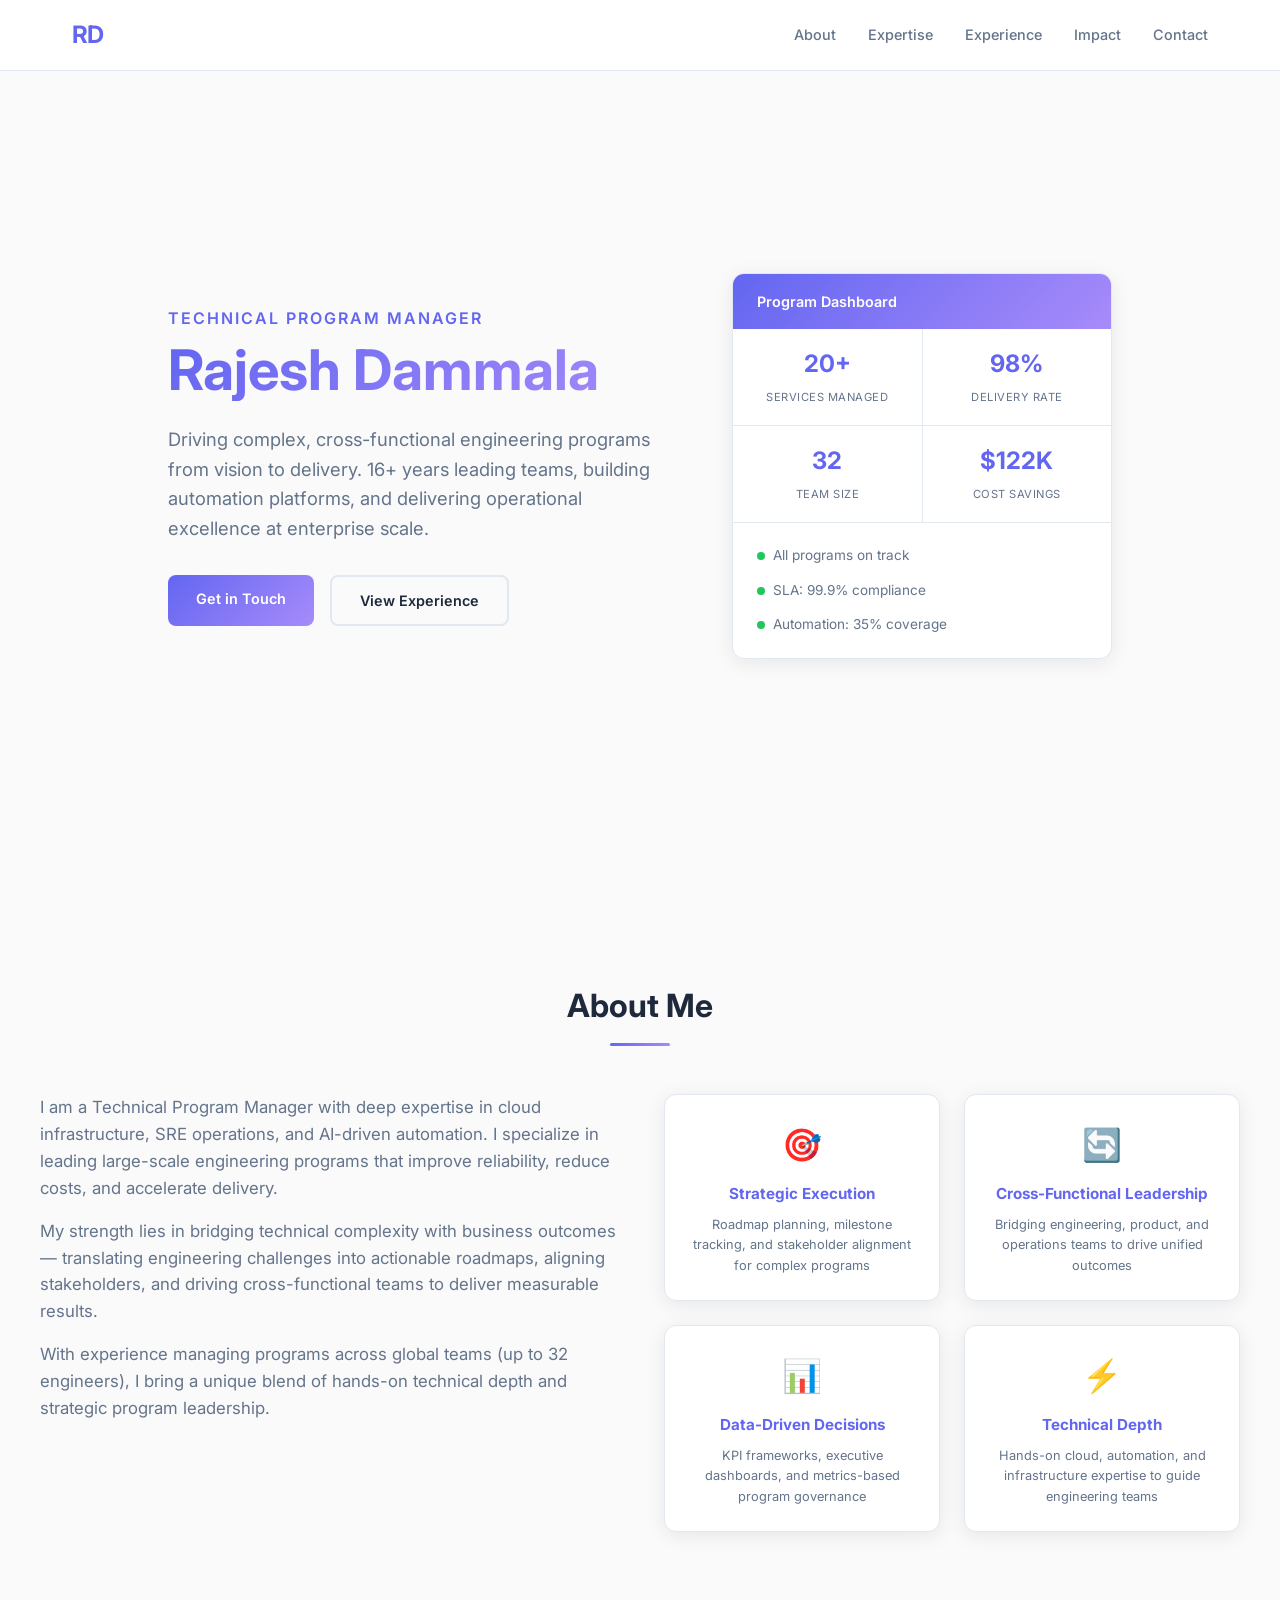
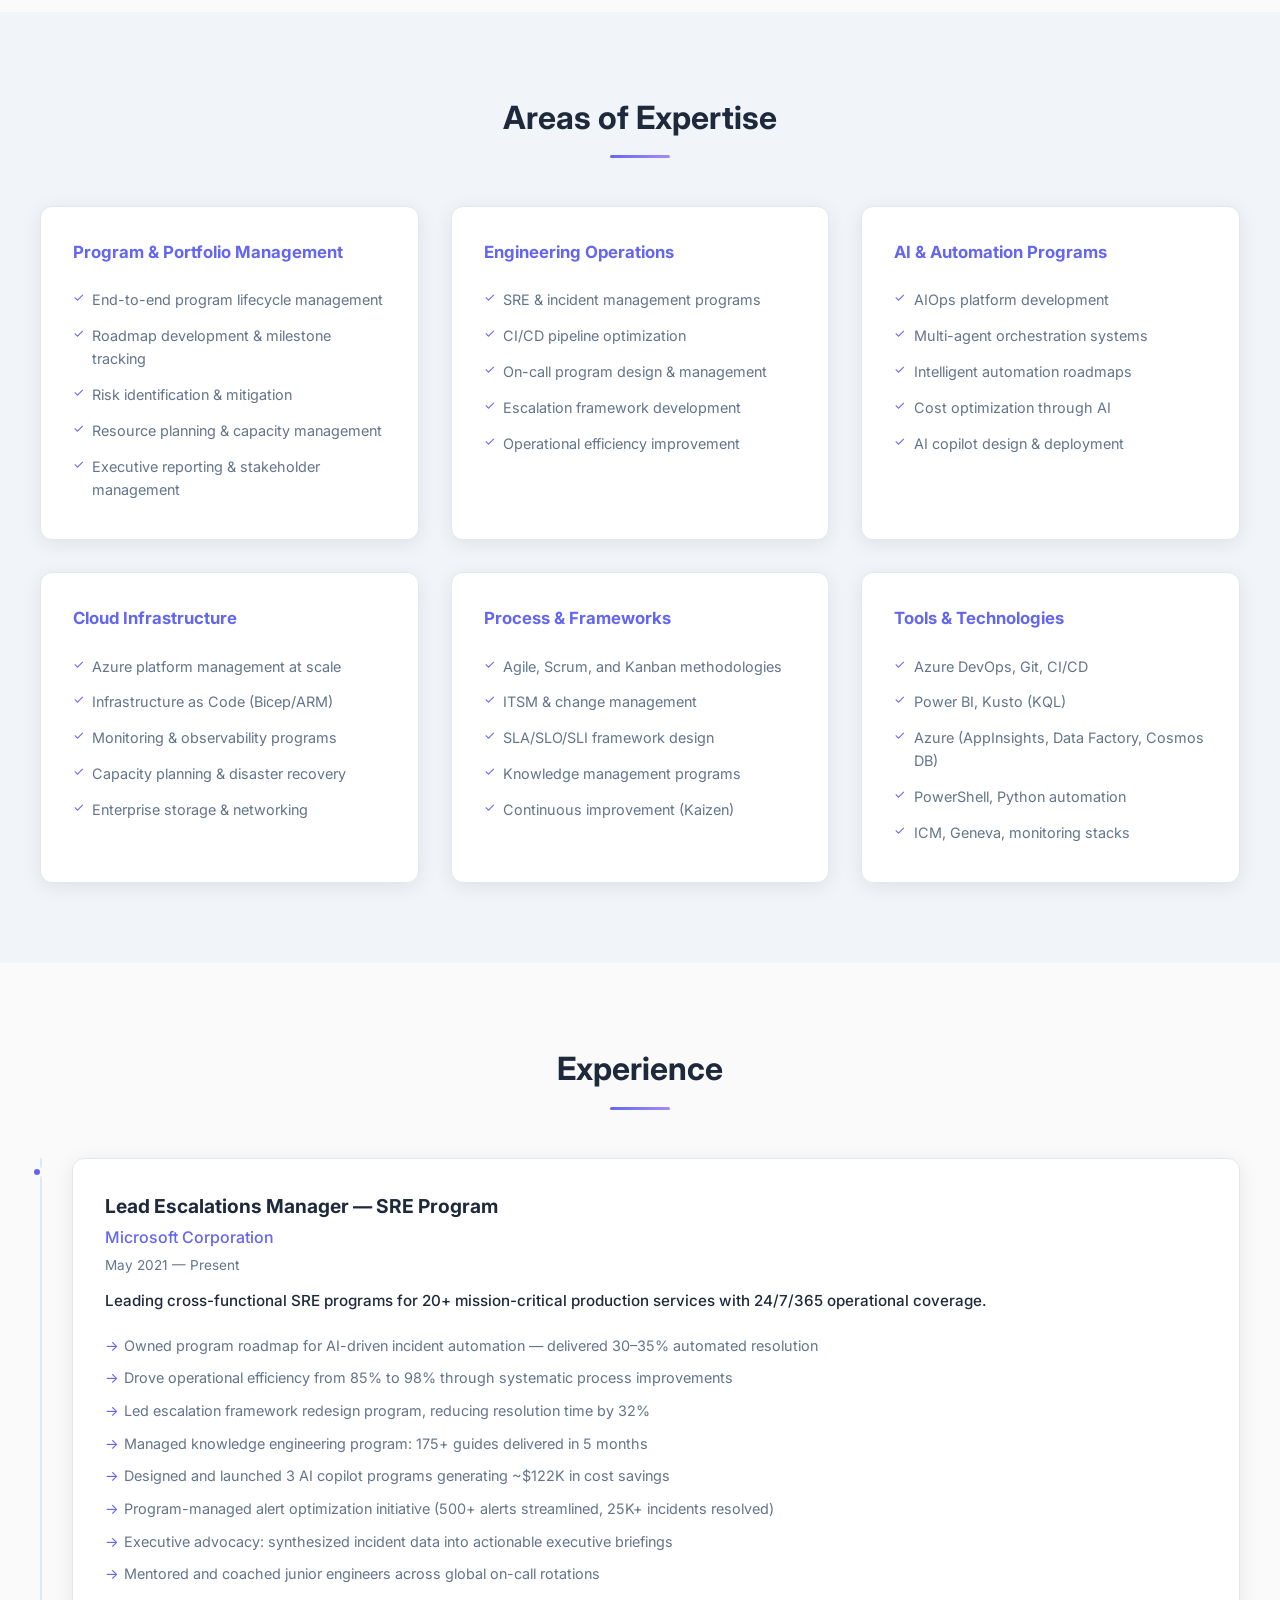
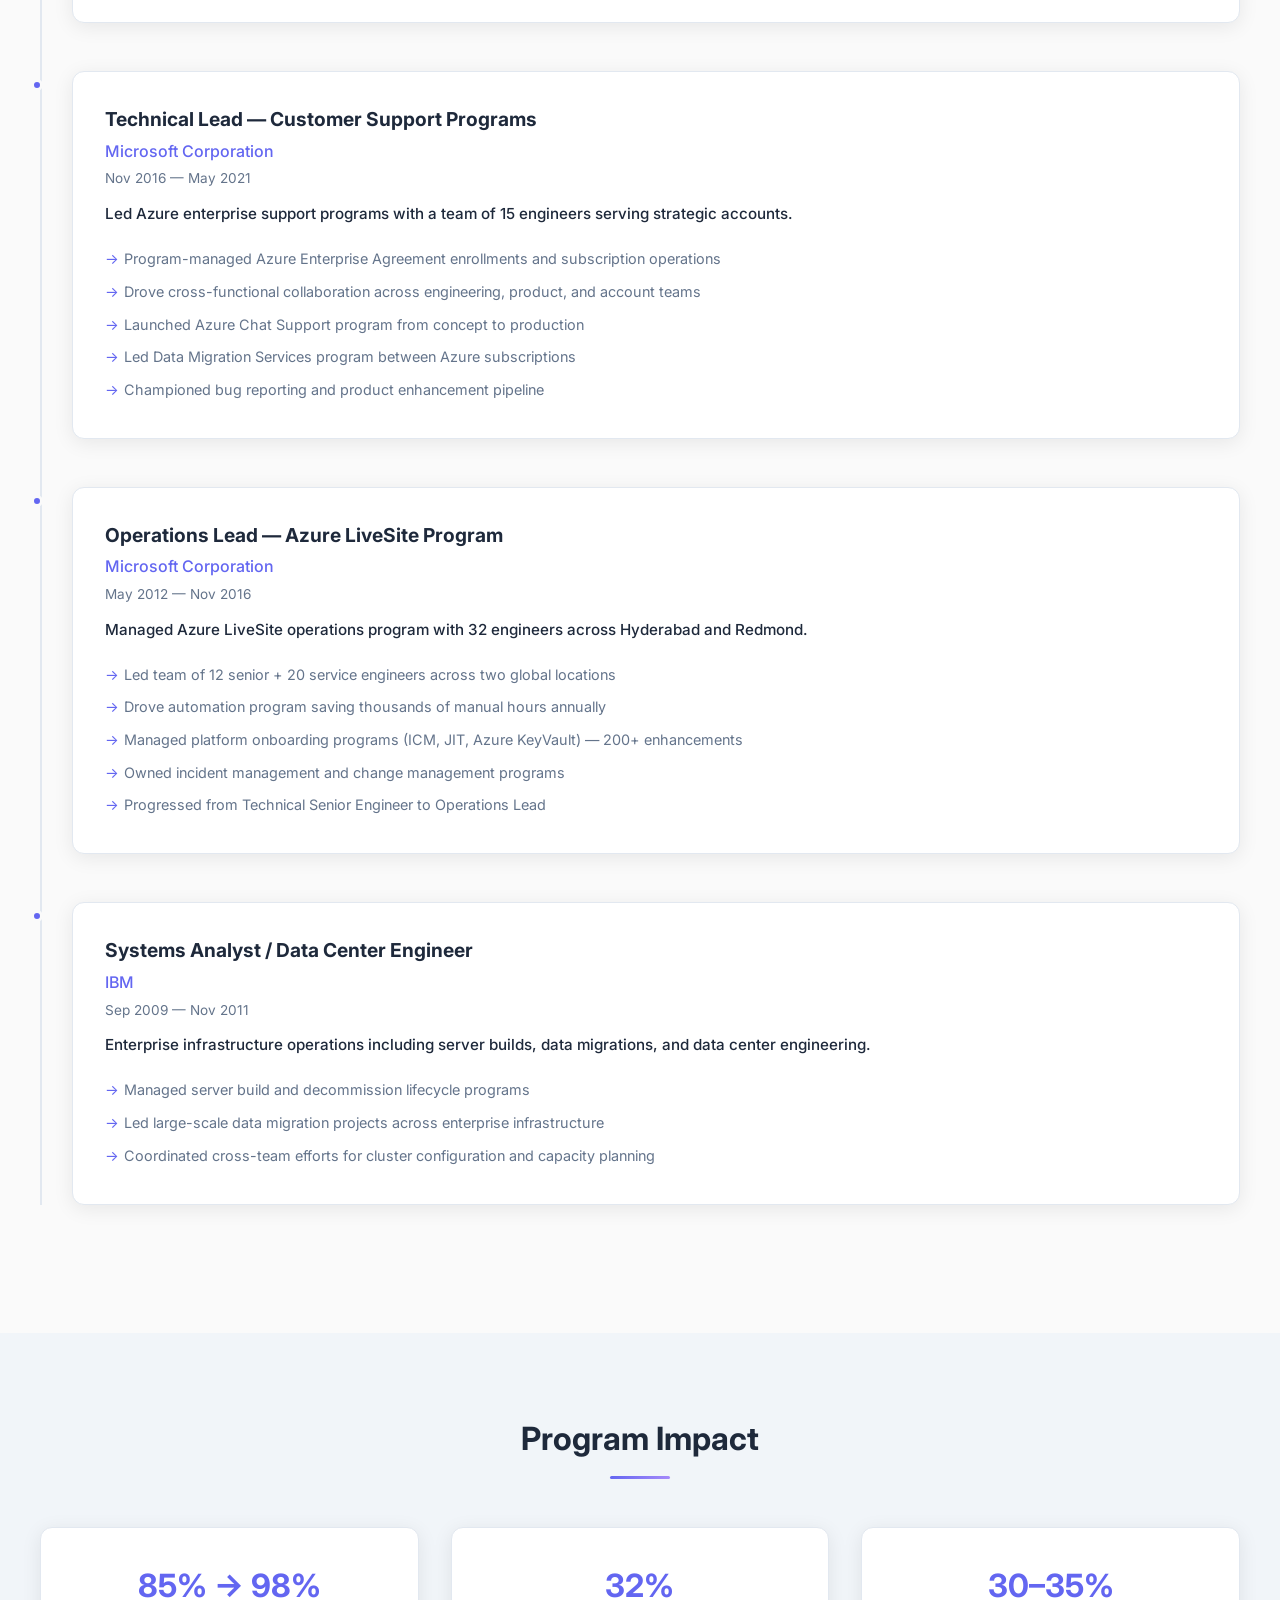
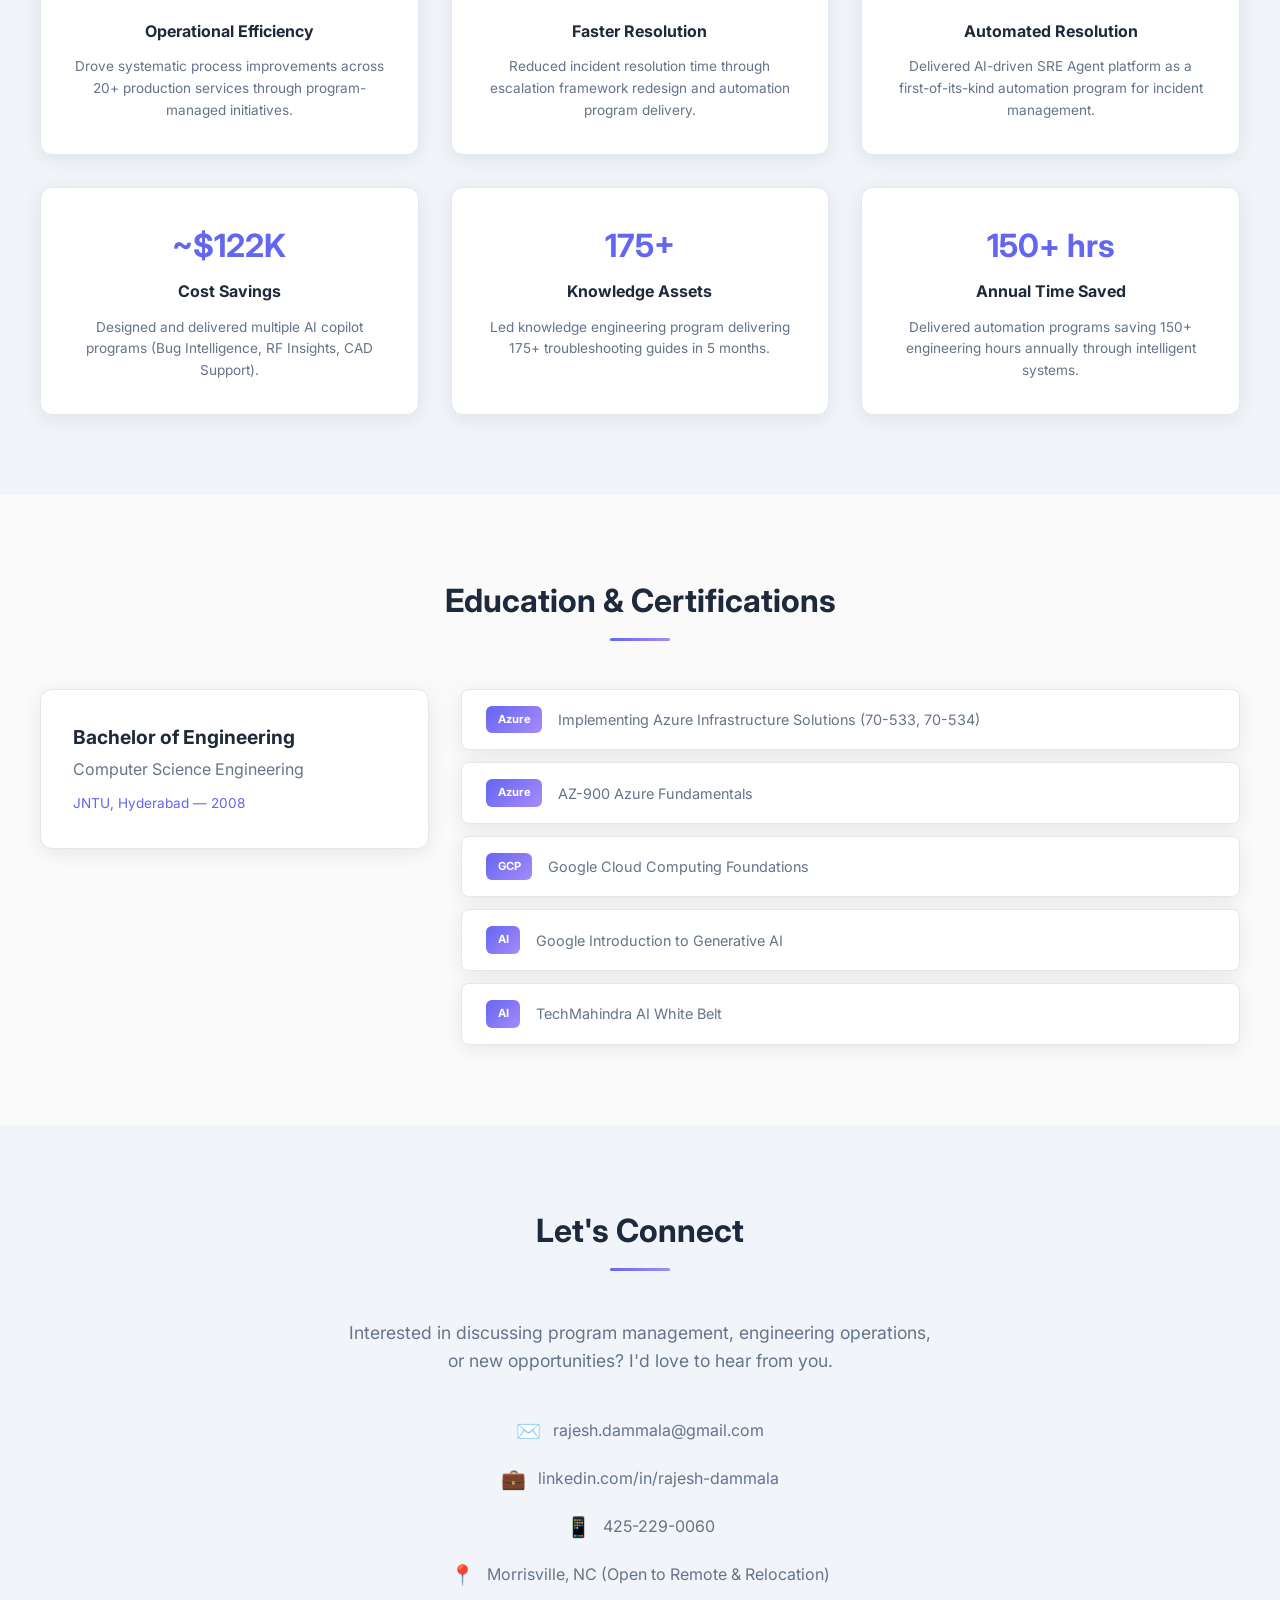
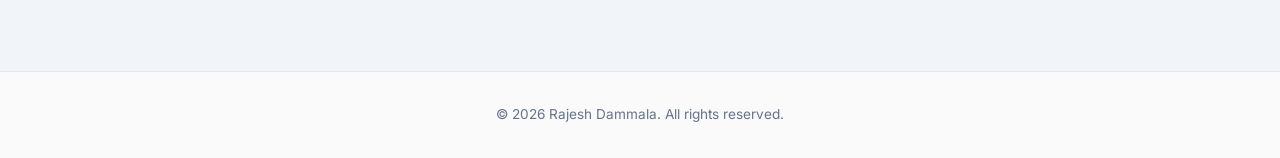
==== index.html @ 224dee30 "Initial commit: TPM portfolio website Static HTML/CSS/JS portfolio site for Technical Program Manage" ====
<!DOCTYPE html>
<html lang="en">
<head>
    <meta charset="UTF-8">
    <meta name="viewport" content="width=device-width, initial-scale=1.0">
    <title>Rajesh Dammala | Technical Program Manager</title>
    <link rel="stylesheet" href="style.css">
    <link rel="preconnect" href="https://fonts.googleapis.com">
    <link href="https://fonts.googleapis.com/css2?family=Inter:wght@300;400;500;600;700&display=swap" rel="stylesheet">
</head>
<body>
    <!-- Navigation -->
    <nav class="navbar" id="navbar">
        <div class="nav-container">
            <a href="#hero" class="nav-logo">RD</a>
            <button class="nav-toggle" id="nav-toggle" aria-label="Toggle navigation">
                <span></span><span></span><span></span>
            </button>
            <ul class="nav-menu" id="nav-menu">
                <li><a href="#about" class="nav-link">About</a></li>
                <li><a href="#expertise" class="nav-link">Expertise</a></li>
                <li><a href="#experience" class="nav-link">Experience</a></li>
                <li><a href="#impact" class="nav-link">Impact</a></li>
                <li><a href="#contact" class="nav-link">Contact</a></li>
            </ul>
        </div>
    </nav>

    <!-- Hero Section -->
    <section class="hero" id="hero">
        <div class="hero-content">
            <p class="hero-subtitle">Technical Program Manager</p>
            <h1 class="hero-title">Rajesh Dammala</h1>
            <p class="hero-description">
                Driving complex, cross-functional engineering programs from vision to delivery. 
                16+ years leading teams, building automation platforms, and delivering operational 
                excellence at enterprise scale.
            </p>
            <div class="hero-cta">
                <a href="#contact" class="btn btn-primary">Get in Touch</a>
                <a href="#experience" class="btn btn-secondary">View Experience</a>
            </div>
        </div>
        <div class="hero-visual">
            <div class="program-board">
                <div class="board-header">Program Dashboard</div>
                <div class="board-metrics">
                    <div class="metric">
                        <span class="metric-value">20+</span>
                        <span class="metric-label">Services Managed</span>
                    </div>
                    <div class="metric">
                        <span class="metric-value">98%</span>
                        <span class="metric-label">Delivery Rate</span>
                    </div>
                    <div class="metric">
                        <span class="metric-value">32</span>
                        <span class="metric-label">Team Size</span>
                    </div>
                    <div class="metric">
                        <span class="metric-value">$122K</span>
                        <span class="metric-label">Cost Savings</span>
                    </div>
                </div>
                <div class="board-status">
                    <div class="status-row"><span class="status-dot green"></span> All programs on track</div>
                    <div class="status-row"><span class="status-dot green"></span> SLA: 99.9% compliance</div>
                    <div class="status-row"><span class="status-dot green"></span> Automation: 35% coverage</div>
                </div>
            </div>
        </div>
    </section>

    <!-- About Section -->
    <section class="section" id="about">
        <div class="container">
            <h2 class="section-title">About Me</h2>
            <div class="about-grid">
                <div class="about-text">
                    <p>
                        I am a Technical Program Manager with deep expertise in cloud infrastructure, 
                        SRE operations, and AI-driven automation. I specialize in leading large-scale 
                        engineering programs that improve reliability, reduce costs, and accelerate delivery.
                    </p>
                    <p>
                        My strength lies in bridging technical complexity with business outcomes — 
                        translating engineering challenges into actionable roadmaps, aligning stakeholders, 
                        and driving cross-functional teams to deliver measurable results.
                    </p>
                    <p>
                        With experience managing programs across global teams (up to 32 engineers), 
                        I bring a unique blend of hands-on technical depth and strategic program leadership.
                    </p>
                </div>
                <div class="about-pillars">
                    <div class="pillar">
                        <div class="pillar-icon">🎯</div>
                        <h3>Strategic Execution</h3>
                        <p>Roadmap planning, milestone tracking, and stakeholder alignment for complex programs</p>
                    </div>
                    <div class="pillar">
                        <div class="pillar-icon">🔄</div>
                        <h3>Cross-Functional Leadership</h3>
                        <p>Bridging engineering, product, and operations teams to drive unified outcomes</p>
                    </div>
                    <div class="pillar">
                        <div class="pillar-icon">📊</div>
                        <h3>Data-Driven Decisions</h3>
                        <p>KPI frameworks, executive dashboards, and metrics-based program governance</p>
                    </div>
                    <div class="pillar">
                        <div class="pillar-icon">⚡</div>
                        <h3>Technical Depth</h3>
                        <p>Hands-on cloud, automation, and infrastructure expertise to guide engineering teams</p>
                    </div>
                </div>
            </div>
        </div>
    </section>

    <!-- Expertise Section -->
    <section class="section section-alt" id="expertise">
        <div class="container">
            <h2 class="section-title">Areas of Expertise</h2>
            <div class="expertise-grid">
                <div class="expertise-card">
                    <h3>Program & Portfolio Management</h3>
                    <ul>
                        <li>End-to-end program lifecycle management</li>
                        <li>Roadmap development & milestone tracking</li>
                        <li>Risk identification & mitigation</li>
                        <li>Resource planning & capacity management</li>
                        <li>Executive reporting & stakeholder management</li>
                    </ul>
                </div>
                <div class="expertise-card">
                    <h3>Engineering Operations</h3>
                    <ul>
                        <li>SRE & incident management programs</li>
                        <li>CI/CD pipeline optimization</li>
                        <li>On-call program design & management</li>
                        <li>Escalation framework development</li>
                        <li>Operational efficiency improvement</li>
                    </ul>
                </div>
                <div class="expertise-card">
                    <h3>AI & Automation Programs</h3>
                    <ul>
                        <li>AIOps platform development</li>
                        <li>Multi-agent orchestration systems</li>
                        <li>Intelligent automation roadmaps</li>
                        <li>Cost optimization through AI</li>
                        <li>AI copilot design & deployment</li>
                    </ul>
                </div>
                <div class="expertise-card">
                    <h3>Cloud Infrastructure</h3>
                    <ul>
                        <li>Azure platform management at scale</li>
                        <li>Infrastructure as Code (Bicep/ARM)</li>
                        <li>Monitoring & observability programs</li>
                        <li>Capacity planning & disaster recovery</li>
                        <li>Enterprise storage & networking</li>
                    </ul>
                </div>
                <div class="expertise-card">
                    <h3>Process & Frameworks</h3>
                    <ul>
                        <li>Agile, Scrum, and Kanban methodologies</li>
                        <li>ITSM & change management</li>
                        <li>SLA/SLO/SLI framework design</li>
                        <li>Knowledge management programs</li>
                        <li>Continuous improvement (Kaizen)</li>
                    </ul>
                </div>
                <div class="expertise-card">
                    <h3>Tools & Technologies</h3>
                    <ul>
                        <li>Azure DevOps, Git, CI/CD</li>
                        <li>Power BI, Kusto (KQL)</li>
                        <li>Azure (AppInsights, Data Factory, Cosmos DB)</li>
                        <li>PowerShell, Python automation</li>
                        <li>ICM, Geneva, monitoring stacks</li>
                    </ul>
                </div>
            </div>
        </div>
    </section>

    <!-- Experience Section -->
    <section class="section" id="experience">
        <div class="container">
            <h2 class="section-title">Experience</h2>
            <div class="timeline">
                <div class="timeline-item">
                    <div class="timeline-marker"></div>
                    <div class="timeline-content">
                        <div class="timeline-header">
                            <h3>Lead Escalations Manager — SRE Program</h3>
                            <span class="timeline-company">Microsoft Corporation</span>
                            <span class="timeline-date">May 2021 — Present</span>
                        </div>
                        <p class="timeline-summary">Leading cross-functional SRE programs for 20+ mission-critical production services with 24/7/365 operational coverage.</p>
                        <ul class="timeline-details">
                            <li>Owned program roadmap for AI-driven incident automation — delivered 30–35% automated resolution</li>
                            <li>Drove operational efficiency from 85% to 98% through systematic process improvements</li>
                            <li>Led escalation framework redesign program, reducing resolution time by 32%</li>
                            <li>Managed knowledge engineering program: 175+ guides delivered in 5 months</li>
                            <li>Designed and launched 3 AI copilot programs generating ~$122K in cost savings</li>
                            <li>Program-managed alert optimization initiative (500+ alerts streamlined, 25K+ incidents resolved)</li>
                            <li>Executive advocacy: synthesized incident data into actionable executive briefings</li>
                            <li>Mentored and coached junior engineers across global on-call rotations</li>
                        </ul>
                    </div>
                </div>
                <div class="timeline-item">
                    <div class="timeline-marker"></div>
                    <div class="timeline-content">
                        <div class="timeline-header">
                            <h3>Technical Lead — Customer Support Programs</h3>
                            <span class="timeline-company">Microsoft Corporation</span>
                            <span class="timeline-date">Nov 2016 — May 2021</span>
                        </div>
                        <p class="timeline-summary">Led Azure enterprise support programs with a team of 15 engineers serving strategic accounts.</p>
                        <ul class="timeline-details">
                            <li>Program-managed Azure Enterprise Agreement enrollments and subscription operations</li>
                            <li>Drove cross-functional collaboration across engineering, product, and account teams</li>
                            <li>Launched Azure Chat Support program from concept to production</li>
                            <li>Led Data Migration Services program between Azure subscriptions</li>
                            <li>Championed bug reporting and product enhancement pipeline</li>
                        </ul>
                    </div>
                </div>
                <div class="timeline-item">
                    <div class="timeline-marker"></div>
                    <div class="timeline-content">
                        <div class="timeline-header">
                            <h3>Operations Lead — Azure LiveSite Program</h3>
                            <span class="timeline-company">Microsoft Corporation</span>
                            <span class="timeline-date">May 2012 — Nov 2016</span>
                        </div>
                        <p class="timeline-summary">Managed Azure LiveSite operations program with 32 engineers across Hyderabad and Redmond.</p>
                        <ul class="timeline-details">
                            <li>Led team of 12 senior + 20 service engineers across two global locations</li>
                            <li>Drove automation program saving thousands of manual hours annually</li>
                            <li>Managed platform onboarding programs (ICM, JIT, Azure KeyVault) — 200+ enhancements</li>
                            <li>Owned incident management and change management programs</li>
                            <li>Progressed from Technical Senior Engineer to Operations Lead</li>
                        </ul>
                    </div>
                </div>
                <div class="timeline-item">
                    <div class="timeline-marker"></div>
                    <div class="timeline-content">
                        <div class="timeline-header">
                            <h3>Systems Analyst / Data Center Engineer</h3>
                            <span class="timeline-company">IBM</span>
                            <span class="timeline-date">Sep 2009 — Nov 2011</span>
                        </div>
                        <p class="timeline-summary">Enterprise infrastructure operations including server builds, data migrations, and data center engineering.</p>
                        <ul class="timeline-details">
                            <li>Managed server build and decommission lifecycle programs</li>
                            <li>Led large-scale data migration projects across enterprise infrastructure</li>
                            <li>Coordinated cross-team efforts for cluster configuration and capacity planning</li>
                        </ul>
                    </div>
                </div>
            </div>
        </div>
    </section>

    <!-- Impact Section -->
    <section class="section section-alt" id="impact">
        <div class="container">
            <h2 class="section-title">Program Impact</h2>
            <div class="impact-grid">
                <div class="impact-card">
                    <div class="impact-number">85% → 98%</div>
                    <h3>Operational Efficiency</h3>
                    <p>Drove systematic process improvements across 20+ production services through program-managed initiatives.</p>
                </div>
                <div class="impact-card">
                    <div class="impact-number">32%</div>
                    <h3>Faster Resolution</h3>
                    <p>Reduced incident resolution time through escalation framework redesign and automation program delivery.</p>
                </div>
                <div class="impact-card">
                    <div class="impact-number">30–35%</div>
                    <h3>Automated Resolution</h3>
                    <p>Delivered AI-driven SRE Agent platform as a first-of-its-kind automation program for incident management.</p>
                </div>
                <div class="impact-card">
                    <div class="impact-number">~$122K</div>
                    <h3>Cost Savings</h3>
                    <p>Designed and delivered multiple AI copilot programs (Bug Intelligence, RF Insights, CAD Support).</p>
                </div>
                <div class="impact-card">
                    <div class="impact-number">175+</div>
                    <h3>Knowledge Assets</h3>
                    <p>Led knowledge engineering program delivering 175+ troubleshooting guides in 5 months.</p>
                </div>
                <div class="impact-card">
                    <div class="impact-number">150+ hrs</div>
                    <h3>Annual Time Saved</h3>
                    <p>Delivered automation programs saving 150+ engineering hours annually through intelligent systems.</p>
                </div>
            </div>
        </div>
    </section>

    <!-- Education & Certs -->
    <section class="section" id="education">
        <div class="container">
            <h2 class="section-title">Education & Certifications</h2>
            <div class="edu-grid">
                <div class="edu-card main">
                    <h3>Bachelor of Engineering</h3>
                    <p>Computer Science Engineering</p>
                    <span class="edu-school">JNTU, Hyderabad — 2008</span>
                </div>
                <div class="certs-list">
                    <div class="cert-item">
                        <span class="cert-badge">Azure</span>
                        <span>Implementing Azure Infrastructure Solutions (70-533, 70-534)</span>
                    </div>
                    <div class="cert-item">
                        <span class="cert-badge">Azure</span>
                        <span>AZ-900 Azure Fundamentals</span>
                    </div>
                    <div class="cert-item">
                        <span class="cert-badge">GCP</span>
                        <span>Google Cloud Computing Foundations</span>
                    </div>
                    <div class="cert-item">
                        <span class="cert-badge">AI</span>
                        <span>Google Introduction to Generative AI</span>
                    </div>
                    <div class="cert-item">
                        <span class="cert-badge">AI</span>
                        <span>TechMahindra AI White Belt</span>
                    </div>
                </div>
            </div>
        </div>
    </section>

    <!-- Contact Section -->
    <section class="section section-alt" id="contact">
        <div class="container">
            <h2 class="section-title">Let's Connect</h2>
            <div class="contact-content">
                <p class="contact-description">
                    Interested in discussing program management, engineering operations, or 
                    new opportunities? I'd love to hear from you.
                </p>
                <div class="contact-links">
                    <a href="mailto:rajesh.dammala@gmail.com" class="contact-item">
                        <span class="contact-icon">✉️</span>
                        <span>rajesh.dammala@gmail.com</span>
                    </a>
                    <a href="https://linkedin.com/in/rajesh-dammala" target="_blank" class="contact-item">
                        <span class="contact-icon">💼</span>
                        <span>linkedin.com/in/rajesh-dammala</span>
                    </a>
                    <a href="tel:425-229-0060" class="contact-item">
                        <span class="contact-icon">📱</span>
                        <span>425-229-0060</span>
                    </a>
                    <div class="contact-item">
                        <span class="contact-icon">📍</span>
                        <span>Morrisville, NC (Open to Remote & Relocation)</span>
                    </div>
                </div>
            </div>
        </div>
    </section>

    <!-- Footer -->
    <footer class="footer">
        <div class="container">
            <p>&copy; 2026 Rajesh Dammala. All rights reserved.</p>
        </div>
    </footer>

    <script src="script.js"></script>
</body>
</html>
---- style.css ----
/* ===== CSS Variables ===== */
:root {
    --primary: #6366f1;
    --primary-dark: #4f46e5;
    --accent: #a78bfa;
    --bg: #fafafa;
    --bg-alt: #f1f5f9;
    --surface: #ffffff;
    --text: #1e293b;
    --text-muted: #64748b;
    --border: #e2e8f0;
    --gradient: linear-gradient(135deg, var(--primary), var(--accent));
    --radius: 12px;
    --shadow: 0 4px 20px rgba(0, 0, 0, 0.08);
}

/* ===== Reset & Base ===== */
*, *::before, *::after {
    margin: 0;
    padding: 0;
    box-sizing: border-box;
}

html {
    scroll-behavior: smooth;
    scroll-padding-top: 80px;
}

body {
    font-family: 'Inter', -apple-system, BlinkMacSystemFont, sans-serif;
    background: var(--bg);
    color: var(--text);
    line-height: 1.6;
}

/* ===== Navigation ===== */
.navbar {
    position: fixed;
    top: 0;
    width: 100%;
    z-index: 1000;
    background: rgba(255, 255, 255, 0.95);
    backdrop-filter: blur(10px);
    border-bottom: 1px solid var(--border);
    transition: all 0.3s ease;
}

.nav-container {
    max-width: 1200px;
    margin: 0 auto;
    padding: 1rem 2rem;
    display: flex;
    align-items: center;
    justify-content: space-between;
}

.nav-logo {
    font-size: 1.5rem;
    font-weight: 700;
    color: var(--primary);
    text-decoration: none;
    letter-spacing: -1px;
}

.nav-menu {
    display: flex;
    list-style: none;
    gap: 2rem;
}

.nav-link {
    color: var(--text-muted);
    text-decoration: none;
    font-weight: 500;
    font-size: 0.9rem;
    transition: color 0.3s ease;
}

.nav-link:hover {
    color: var(--primary);
}

.nav-toggle {
    display: none;
    flex-direction: column;
    gap: 5px;
    background: none;
    border: none;
    cursor: pointer;
}

.nav-toggle span {
    width: 25px;
    height: 2px;
    background: var(--text);
    transition: 0.3s;
}

/* ===== Hero ===== */
.hero {
    min-height: 100vh;
    display: flex;
    align-items: center;
    justify-content: center;
    gap: 4rem;
    padding: 6rem 2rem 4rem;
    max-width: 1200px;
    margin: 0 auto;
}

.hero-subtitle {
    color: var(--primary);
    font-weight: 600;
    font-size: 1rem;
    text-transform: uppercase;
    letter-spacing: 2px;
    margin-bottom: 0.5rem;
}

.hero-title {
    font-size: 3.5rem;
    font-weight: 700;
    line-height: 1.1;
    margin-bottom: 1.5rem;
    background: var(--gradient);
    -webkit-background-clip: text;
    -webkit-text-fill-color: transparent;
    background-clip: text;
}

.hero-description {
    font-size: 1.15rem;
    color: var(--text-muted);
    max-width: 500px;
    margin-bottom: 2rem;
}

.hero-cta {
    display: flex;
    gap: 1rem;
}

/* ===== Buttons ===== */
.btn {
    display: inline-block;
    padding: 0.75rem 1.75rem;
    border-radius: 8px;
    font-weight: 600;
    font-size: 0.9rem;
    text-decoration: none;
    transition: all 0.3s ease;
}

.btn-primary {
    background: var(--gradient);
    color: white;
}

.btn-primary:hover {
    transform: translateY(-2px);
    box-shadow: 0 8px 25px rgba(99, 102, 241, 0.3);
}

.btn-secondary {
    border: 2px solid var(--border);
    color: var(--text);
}

.btn-secondary:hover {
    border-color: var(--primary);
    color: var(--primary);
}

/* ===== Program Board ===== */
.program-board {
    background: var(--surface);
    border-radius: var(--radius);
    border: 1px solid var(--border);
    overflow: hidden;
    width: 380px;
    box-shadow: var(--shadow);
}

.board-header {
    padding: 1rem 1.5rem;
    background: var(--gradient);
    color: white;
    font-weight: 600;
    font-size: 0.9rem;
}

.board-metrics {
    display: grid;
    grid-template-columns: 1fr 1fr;
    gap: 1px;
    background: var(--border);
    border-bottom: 1px solid var(--border);
}

.metric {
    background: var(--surface);
    padding: 1rem;
    text-align: center;
}

.metric-value {
    display: block;
    font-size: 1.5rem;
    font-weight: 700;
    color: var(--primary);
}

.metric-label {
    font-size: 0.7rem;
    color: var(--text-muted);
    text-transform: uppercase;
    letter-spacing: 0.5px;
}

.board-status {
    padding: 1rem 1.5rem;
}

.status-row {
    display: flex;
    align-items: center;
    gap: 0.5rem;
    padding: 0.4rem 0;
    font-size: 0.85rem;
    color: var(--text-muted);
}

.status-dot {
    width: 8px;
    height: 8px;
    border-radius: 50%;
}

.status-dot.green { background: #22c55e; }

/* ===== Sections ===== */
.section {
    padding: 5rem 2rem;
}

.section-alt {
    background: var(--bg-alt);
}

.container {
    max-width: 1200px;
    margin: 0 auto;
}

.section-title {
    font-size: 2rem;
    font-weight: 700;
    margin-bottom: 3rem;
    text-align: center;
    position: relative;
}

.section-title::after {
    content: '';
    display: block;
    width: 60px;
    height: 3px;
    background: var(--gradient);
    margin: 0.75rem auto 0;
    border-radius: 2px;
}

/* ===== About ===== */
.about-grid {
    display: grid;
    grid-template-columns: 1fr 1fr;
    gap: 3rem;
    align-items: start;
}

.about-text p {
    color: var(--text-muted);
    margin-bottom: 1rem;
    font-size: 1.05rem;
}

.about-pillars {
    display: grid;
    grid-template-columns: 1fr 1fr;
    gap: 1.5rem;
}

.pillar {
    background: var(--surface);
    border: 1px solid var(--border);
    border-radius: var(--radius);
    padding: 1.5rem;
    text-align: center;
    transition: transform 0.3s ease;
    box-shadow: var(--shadow);
}

.pillar:hover {
    transform: translateY(-4px);
}

.pillar-icon {
    font-size: 2rem;
    margin-bottom: 0.75rem;
}

.pillar h3 {
    font-size: 0.95rem;
    margin-bottom: 0.5rem;
    color: var(--primary);
}

.pillar p {
    font-size: 0.8rem;
    color: var(--text-muted);
}

/* ===== Expertise ===== */
.expertise-grid {
    display: grid;
    grid-template-columns: repeat(3, 1fr);
    gap: 2rem;
}

.expertise-card {
    background: var(--surface);
    border: 1px solid var(--border);
    border-radius: var(--radius);
    padding: 2rem;
    transition: transform 0.3s ease;
    box-shadow: var(--shadow);
}

.expertise-card:hover {
    transform: translateY(-4px);
}

.expertise-card h3 {
    color: var(--primary);
    margin-bottom: 1rem;
    font-size: 1.05rem;
}

.expertise-card ul {
    list-style: none;
}

.expertise-card li {
    color: var(--text-muted);
    padding: 0.4rem 0;
    font-size: 0.9rem;
    position: relative;
    padding-left: 1.2rem;
}

.expertise-card li::before {
    content: '✓';
    position: absolute;
    left: 0;
    color: var(--primary);
    font-size: 0.8rem;
}

/* ===== Timeline ===== */
.timeline {
    position: relative;
    padding-left: 2rem;
}

.timeline::before {
    content: '';
    position: absolute;
    left: 0;
    top: 0;
    bottom: 0;
    width: 2px;
    background: var(--border);
}

.timeline-item {
    position: relative;
    margin-bottom: 3rem;
}

.timeline-marker {
    position: absolute;
    left: -2.55rem;
    top: 0.5rem;
    width: 12px;
    height: 12px;
    border-radius: 50%;
    background: var(--primary);
    border: 3px solid var(--bg);
}

.timeline-content {
    background: var(--surface);
    border: 1px solid var(--border);
    border-radius: var(--radius);
    padding: 2rem;
    box-shadow: var(--shadow);
}

.timeline-header h3 {
    font-size: 1.2rem;
    margin-bottom: 0.25rem;
}

.timeline-company {
    display: block;
    color: var(--primary);
    font-weight: 500;
    margin-bottom: 0.25rem;
}

.timeline-date {
    display: block;
    color: var(--text-muted);
    font-size: 0.85rem;
    margin-bottom: 0.75rem;
}

.timeline-summary {
    color: var(--text);
    font-weight: 500;
    margin-bottom: 1rem;
    font-size: 0.95rem;
}

.timeline-details {
    list-style: none;
}

.timeline-details li {
    color: var(--text-muted);
    padding: 0.3rem 0;
    font-size: 0.9rem;
    padding-left: 1.2rem;
    position: relative;
}

.timeline-details li::before {
    content: '→';
    position: absolute;
    left: 0;
    color: var(--primary);
}

/* ===== Impact ===== */
.impact-grid {
    display: grid;
    grid-template-columns: repeat(3, 1fr);
    gap: 2rem;
}

.impact-card {
    background: var(--surface);
    border: 1px solid var(--border);
    border-radius: var(--radius);
    padding: 2rem;
    text-align: center;
    transition: transform 0.3s ease;
    box-shadow: var(--shadow);
}

.impact-card:hover {
    transform: translateY(-4px);
}

.impact-number {
    font-size: 2rem;
    font-weight: 700;
    color: var(--primary);
    margin-bottom: 0.5rem;
}

.impact-card h3 {
    margin-bottom: 0.75rem;
    font-size: 1rem;
}

.impact-card p {
    color: var(--text-muted);
    font-size: 0.85rem;
}

/* ===== Education ===== */
.edu-grid {
    display: grid;
    grid-template-columns: 1fr 2fr;
    gap: 2rem;
    align-items: start;
}

.edu-card.main {
    background: var(--surface);
    border: 1px solid var(--border);
    border-radius: var(--radius);
    padding: 2rem;
    box-shadow: var(--shadow);
}

.edu-card h3 {
    font-size: 1.2rem;
    margin-bottom: 0.25rem;
}

.edu-card p {
    color: var(--text-muted);
    margin-bottom: 0.5rem;
}

.edu-school {
    font-size: 0.85rem;
    color: var(--primary);
}

.certs-list {
    display: flex;
    flex-direction: column;
    gap: 0.75rem;
}

.cert-item {
    display: flex;
    align-items: center;
    gap: 1rem;
    background: var(--surface);
    border: 1px solid var(--border);
    border-radius: 8px;
    padding: 1rem 1.5rem;
    box-shadow: var(--shadow);
}

.cert-badge {
    background: var(--gradient);
    color: white;
    padding: 0.3rem 0.7rem;
    border-radius: 6px;
    font-size: 0.7rem;
    font-weight: 700;
    white-space: nowrap;
}

.cert-item span:last-child {
    color: var(--text-muted);
    font-size: 0.9rem;
}

/* ===== Contact ===== */
.contact-content {
    text-align: center;
    max-width: 600px;
    margin: 0 auto;
}

.contact-description {
    color: var(--text-muted);
    font-size: 1.1rem;
    margin-bottom: 2.5rem;
}

.contact-links {
    display: flex;
    flex-direction: column;
    gap: 1rem;
    align-items: center;
}

.contact-item {
    display: flex;
    align-items: center;
    gap: 0.75rem;
    color: var(--text-muted);
    text-decoration: none;
    font-size: 1rem;
    transition: color 0.3s ease;
}

.contact-item:hover {
    color: var(--primary);
}

.contact-icon {
    font-size: 1.25rem;
}

/* ===== Footer ===== */
.footer {
    text-align: center;
    padding: 2rem;
    border-top: 1px solid var(--border);
    color: var(--text-muted);
    font-size: 0.85rem;
}

/* ===== Responsive ===== */
@media (max-width: 1024px) {
    .expertise-grid,
    .impact-grid {
        grid-template-columns: repeat(2, 1fr);
    }
}

@media (max-width: 768px) {
    .nav-toggle {
        display: flex;
    }

    .nav-menu {
        position: fixed;
        top: 0;
        right: -100%;
        width: 70%;
        height: 100vh;
        background: var(--bg);
        flex-direction: column;
        padding: 5rem 2rem;
        transition: right 0.3s ease;
        border-left: 1px solid var(--border);
    }

    .nav-menu.active {
        right: 0;
    }

    .hero {
        flex-direction: column;
        text-align: center;
        padding-top: 8rem;
    }

    .hero-title {
        font-size: 2.5rem;
    }

    .hero-description {
        margin: 0 auto 2rem;
    }

    .hero-cta {
        justify-content: center;
    }

    .program-board {
        width: 100%;
        max-width: 350px;
    }

    .about-grid {
        grid-template-columns: 1fr;
    }

    .about-pillars {
        grid-template-columns: 1fr;
    }

    .expertise-grid,
    .impact-grid {
        grid-template-columns: 1fr;
    }

    .edu-grid {
        grid-template-columns: 1fr;
    }
}
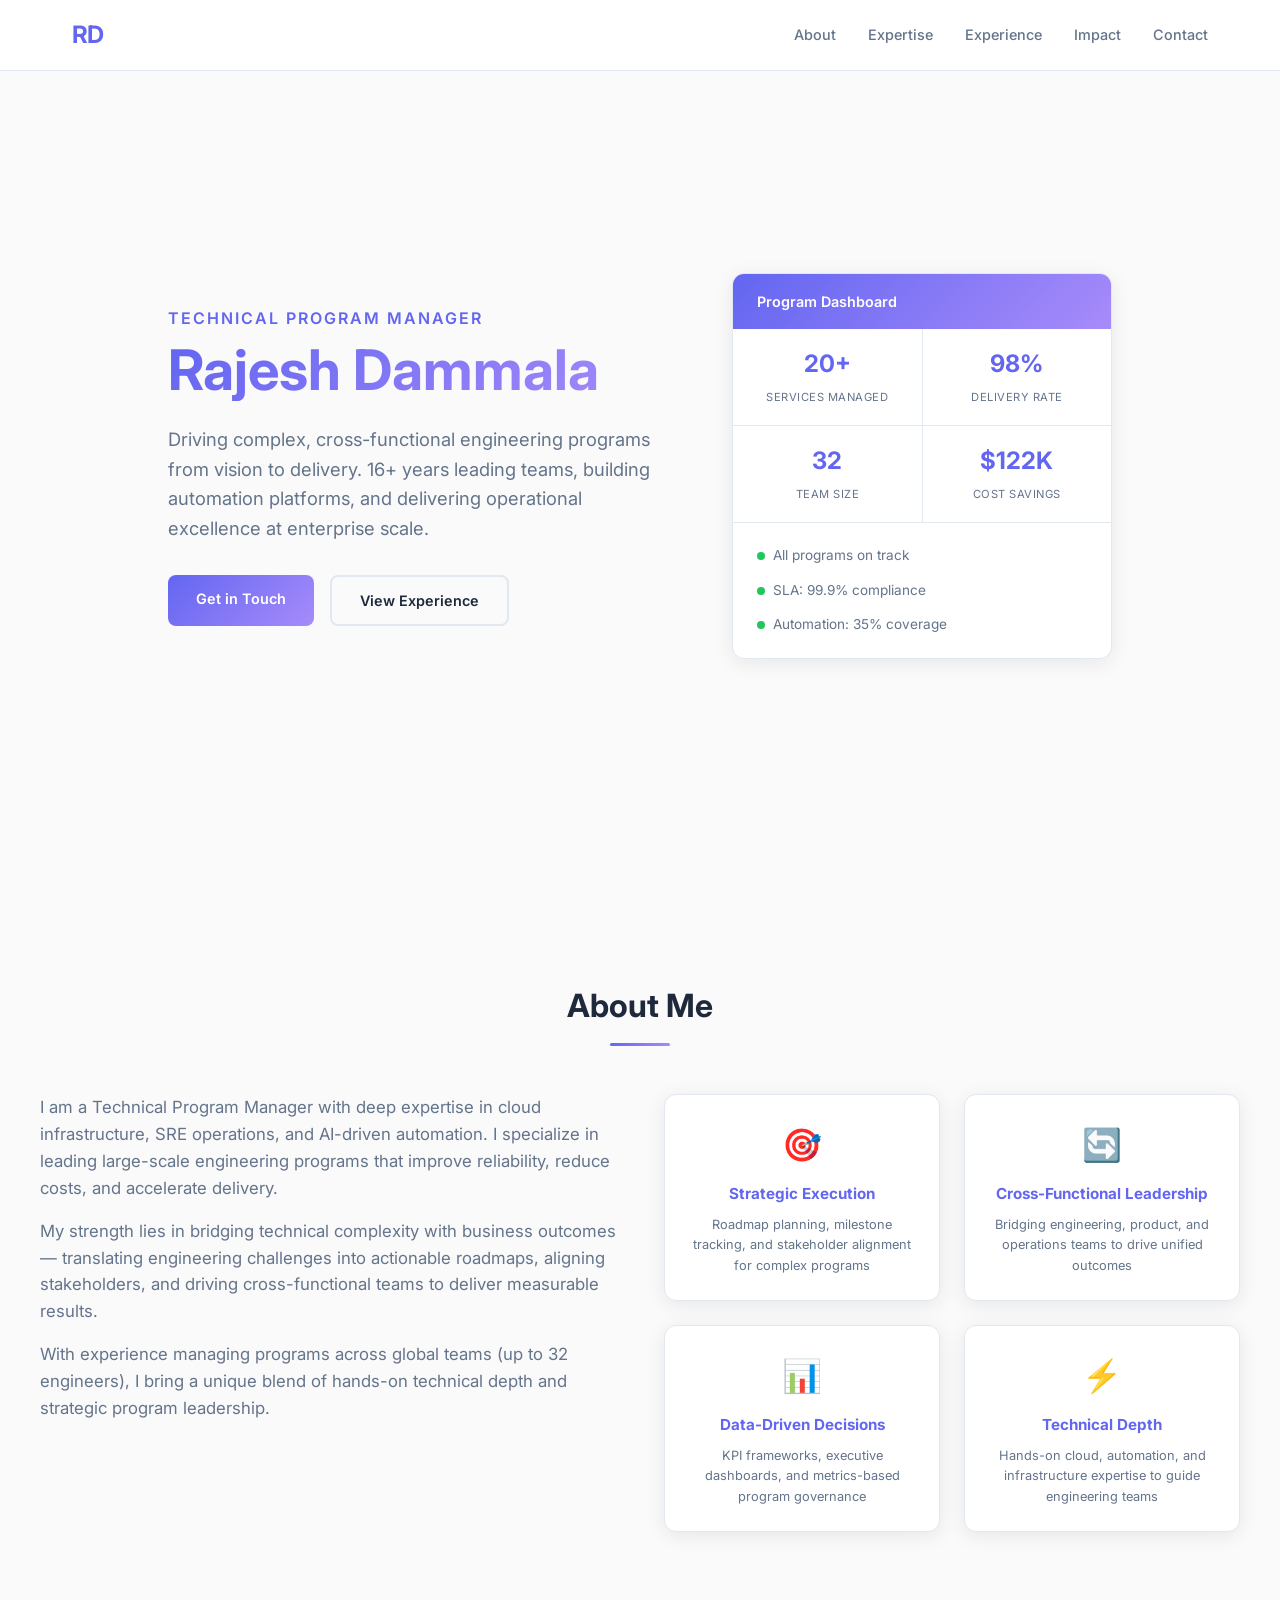
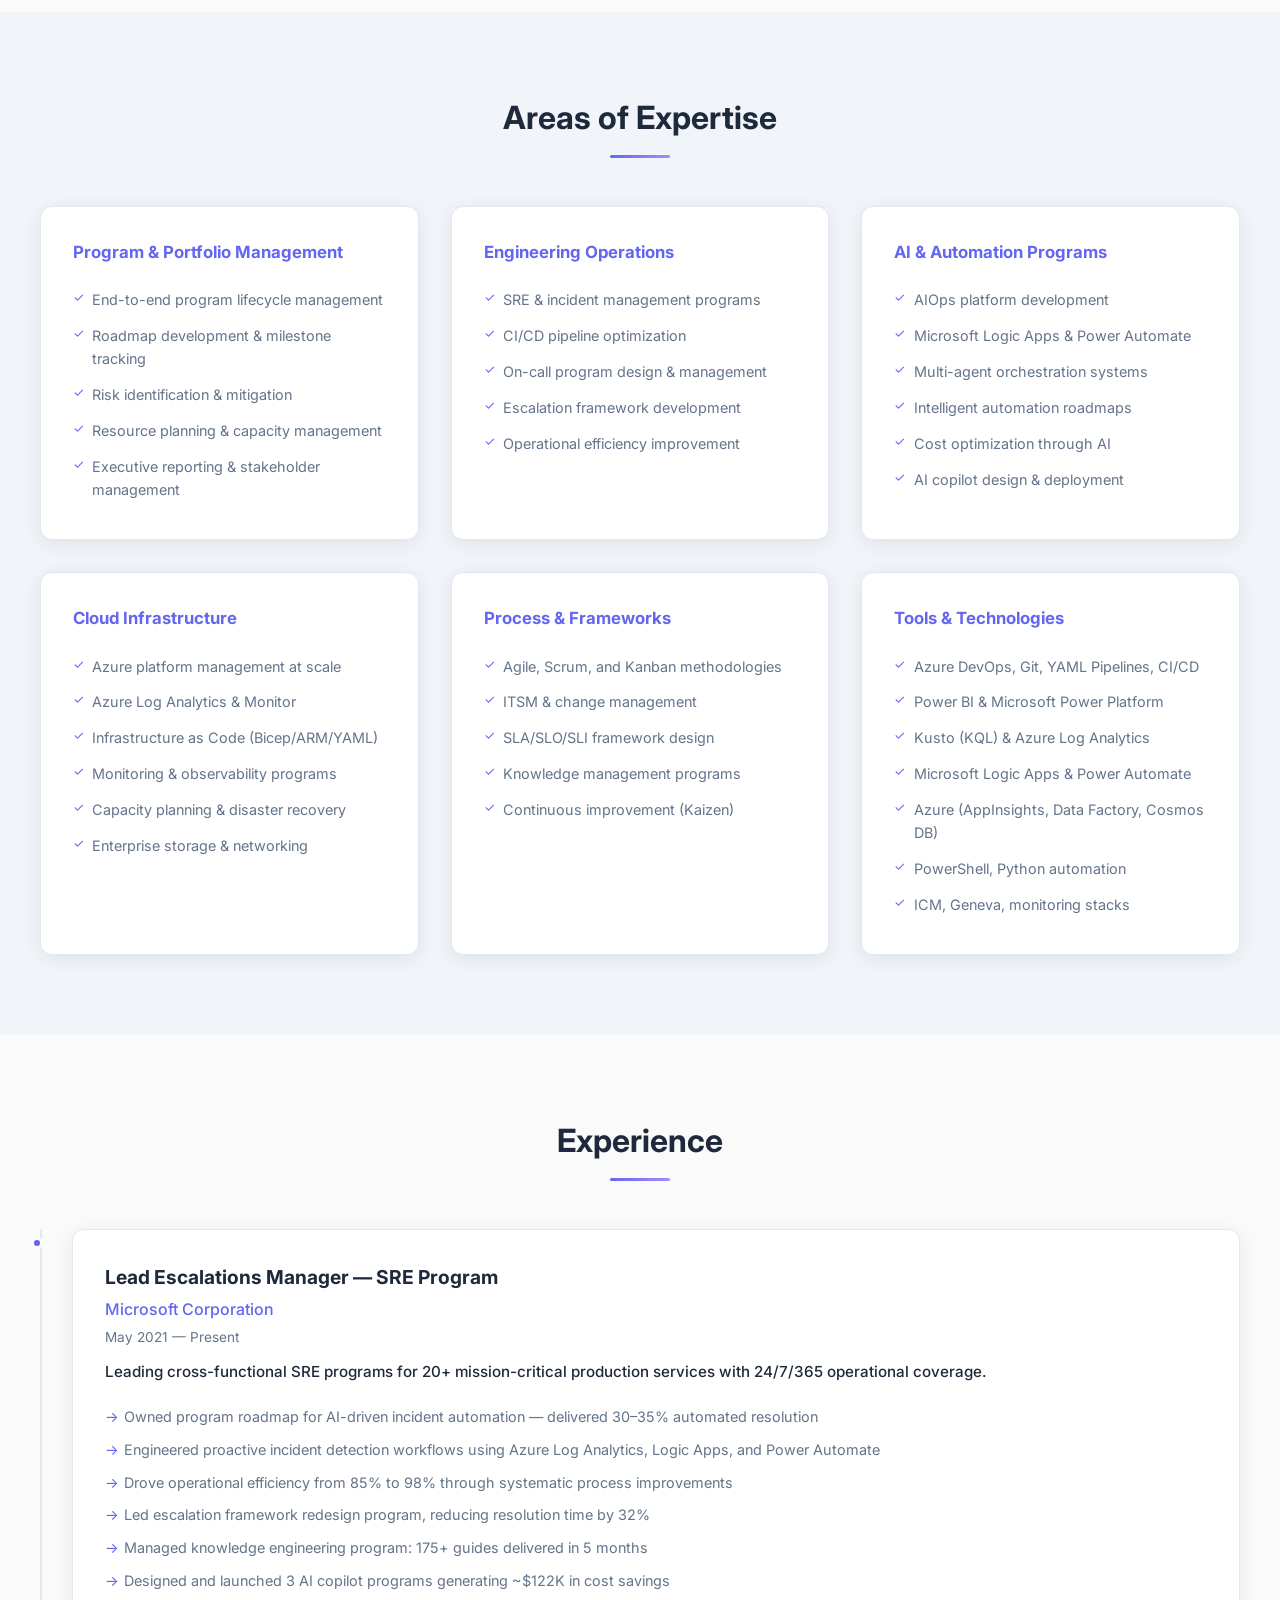
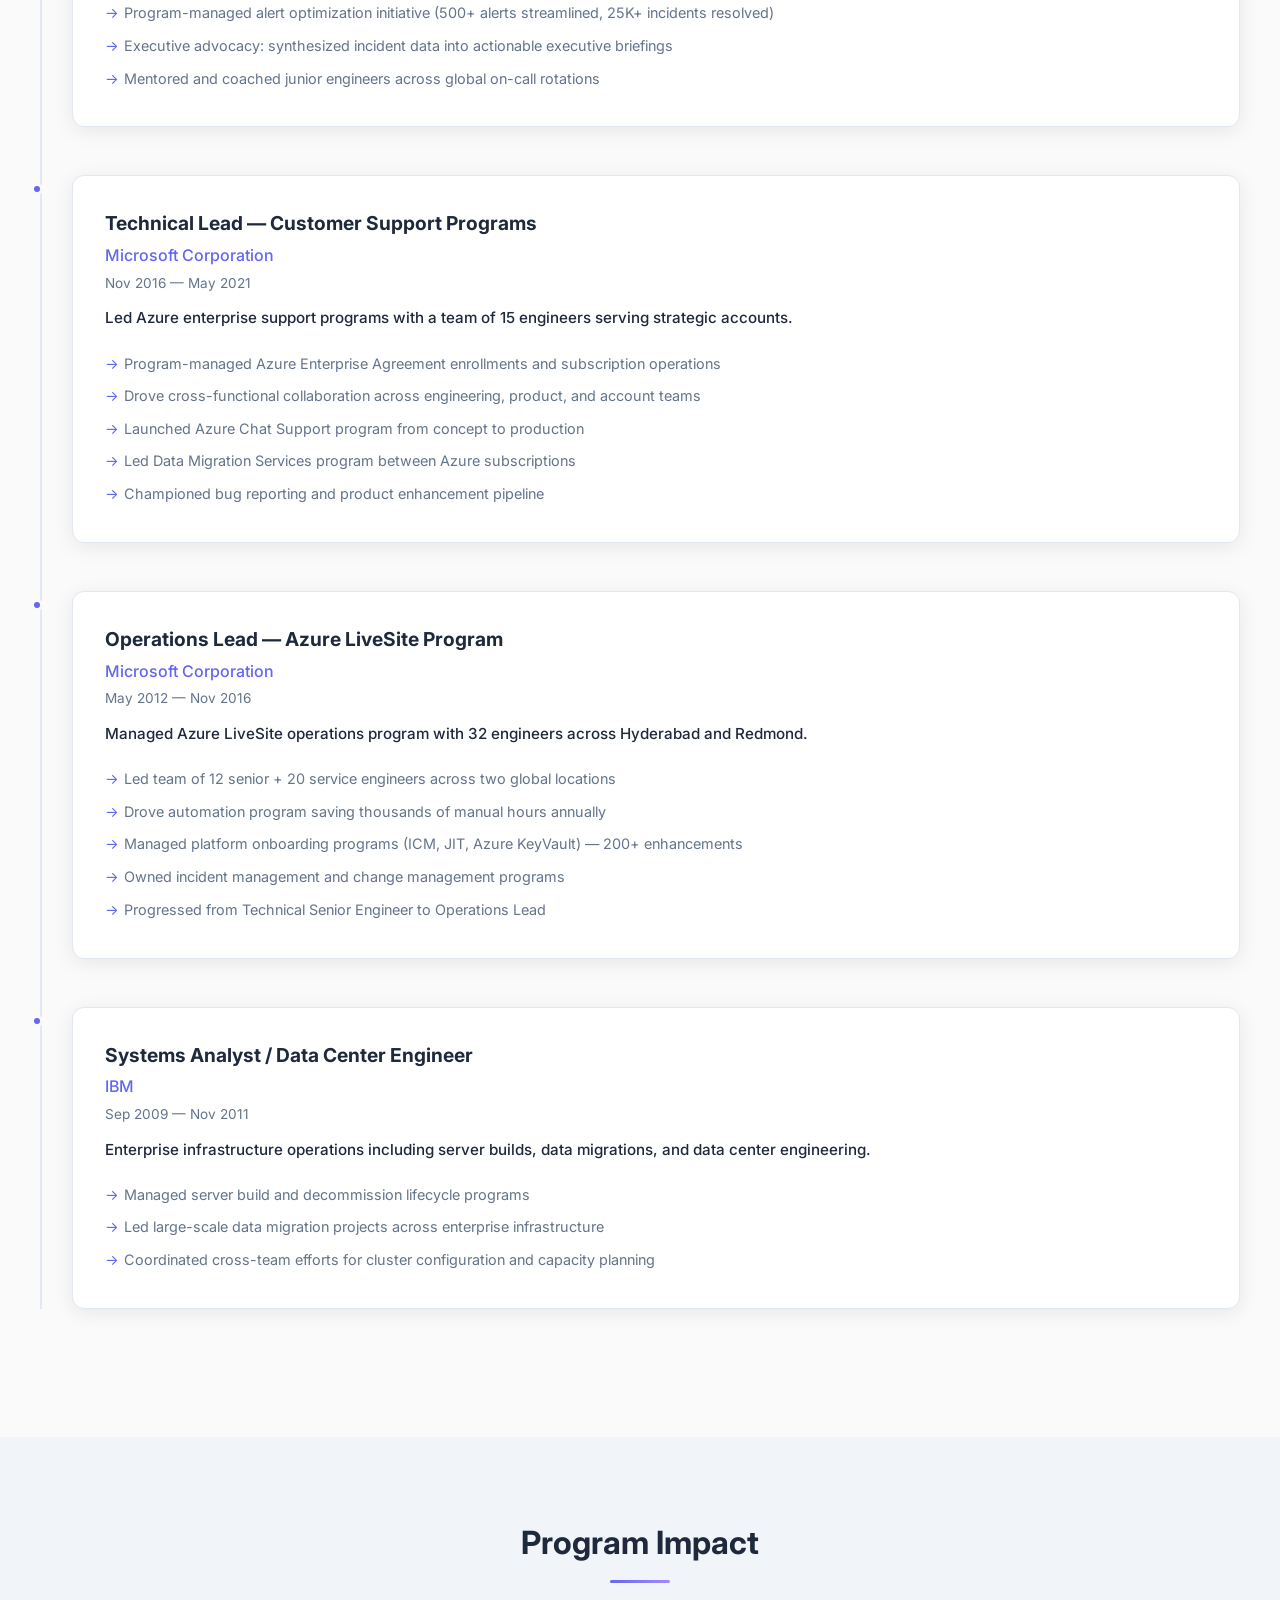
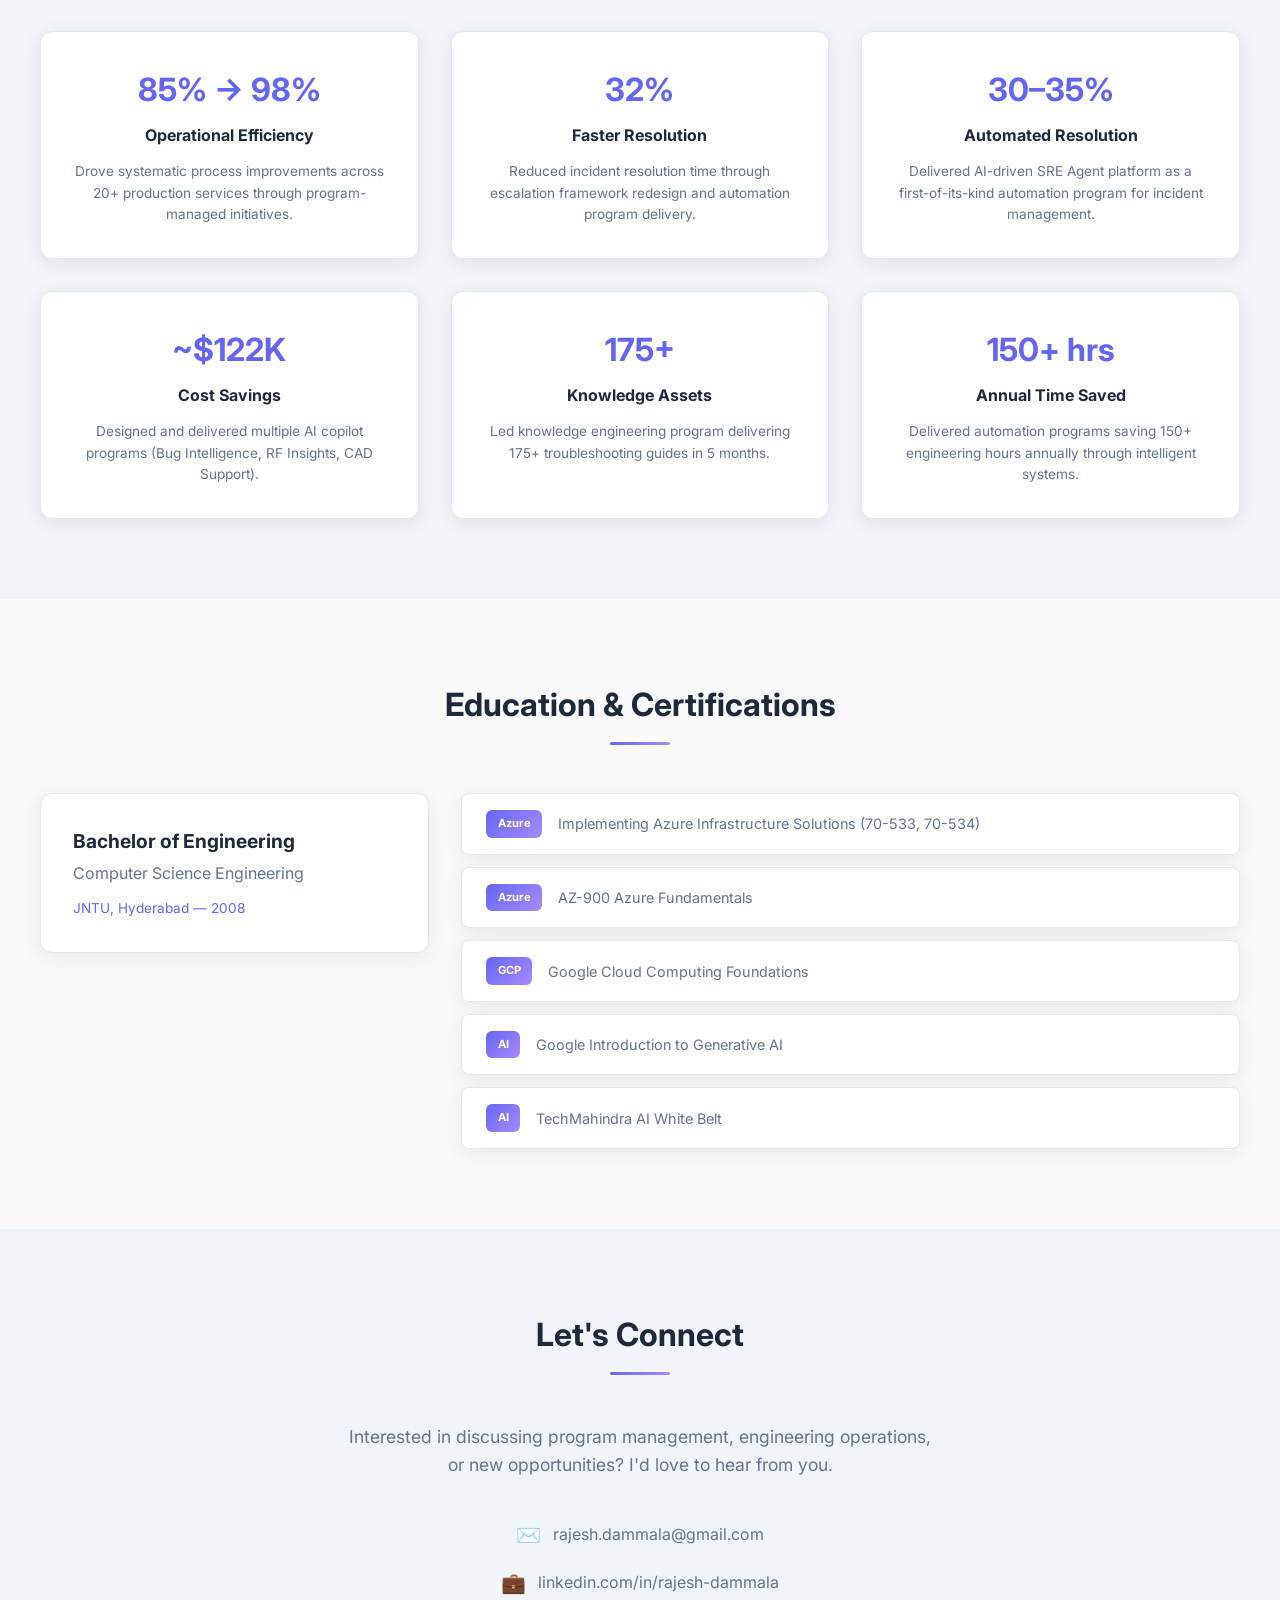
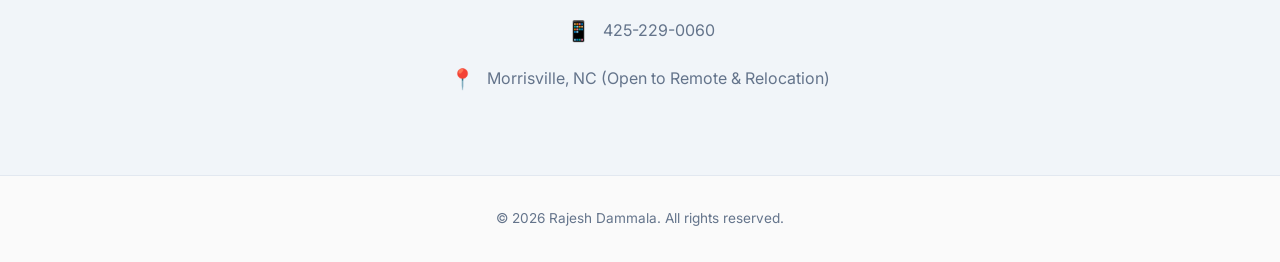
==== commit 7c45c371: "Add YAML, Log Analytics, Logic Apps, Power Platform skills Co-authored-by: Copilot <223556219+Copilo" ====
--- a/index.html
+++ b/index.html
@@ -147,6 +147,7 @@
                     <h3>AI & Automation Programs</h3>
                     <ul>
                         <li>AIOps platform development</li>
+                        <li>Microsoft Logic Apps & Power Automate</li>
                         <li>Multi-agent orchestration systems</li>
                         <li>Intelligent automation roadmaps</li>
                         <li>Cost optimization through AI</li>
@@ -157,7 +158,8 @@
                     <h3>Cloud Infrastructure</h3>
                     <ul>
                         <li>Azure platform management at scale</li>
-                        <li>Infrastructure as Code (Bicep/ARM)</li>
+                        <li>Azure Log Analytics & Monitor</li>
+                        <li>Infrastructure as Code (Bicep/ARM/YAML)</li>
                         <li>Monitoring & observability programs</li>
                         <li>Capacity planning & disaster recovery</li>
                         <li>Enterprise storage & networking</li>
@@ -176,8 +178,10 @@
                 <div class="expertise-card">
                     <h3>Tools & Technologies</h3>
                     <ul>
-                        <li>Azure DevOps, Git, CI/CD</li>
-                        <li>Power BI, Kusto (KQL)</li>
+                        <li>Azure DevOps, Git, YAML Pipelines, CI/CD</li>
+                        <li>Power BI & Microsoft Power Platform</li>
+                        <li>Kusto (KQL) & Azure Log Analytics</li>
+                        <li>Microsoft Logic Apps & Power Automate</li>
                         <li>Azure (AppInsights, Data Factory, Cosmos DB)</li>
                         <li>PowerShell, Python automation</li>
                         <li>ICM, Geneva, monitoring stacks</li>
@@ -203,6 +207,7 @@
                         <p class="timeline-summary">Leading cross-functional SRE programs for 20+ mission-critical production services with 24/7/365 operational coverage.</p>
                         <ul class="timeline-details">
                             <li>Owned program roadmap for AI-driven incident automation — delivered 30–35% automated resolution</li>
+                            <li>Engineered proactive incident detection workflows using Azure Log Analytics, Logic Apps, and Power Automate</li>
                             <li>Drove operational efficiency from 85% to 98% through systematic process improvements</li>
                             <li>Led escalation framework redesign program, reducing resolution time by 32%</li>
                             <li>Managed knowledge engineering program: 175+ guides delivered in 5 months</li>
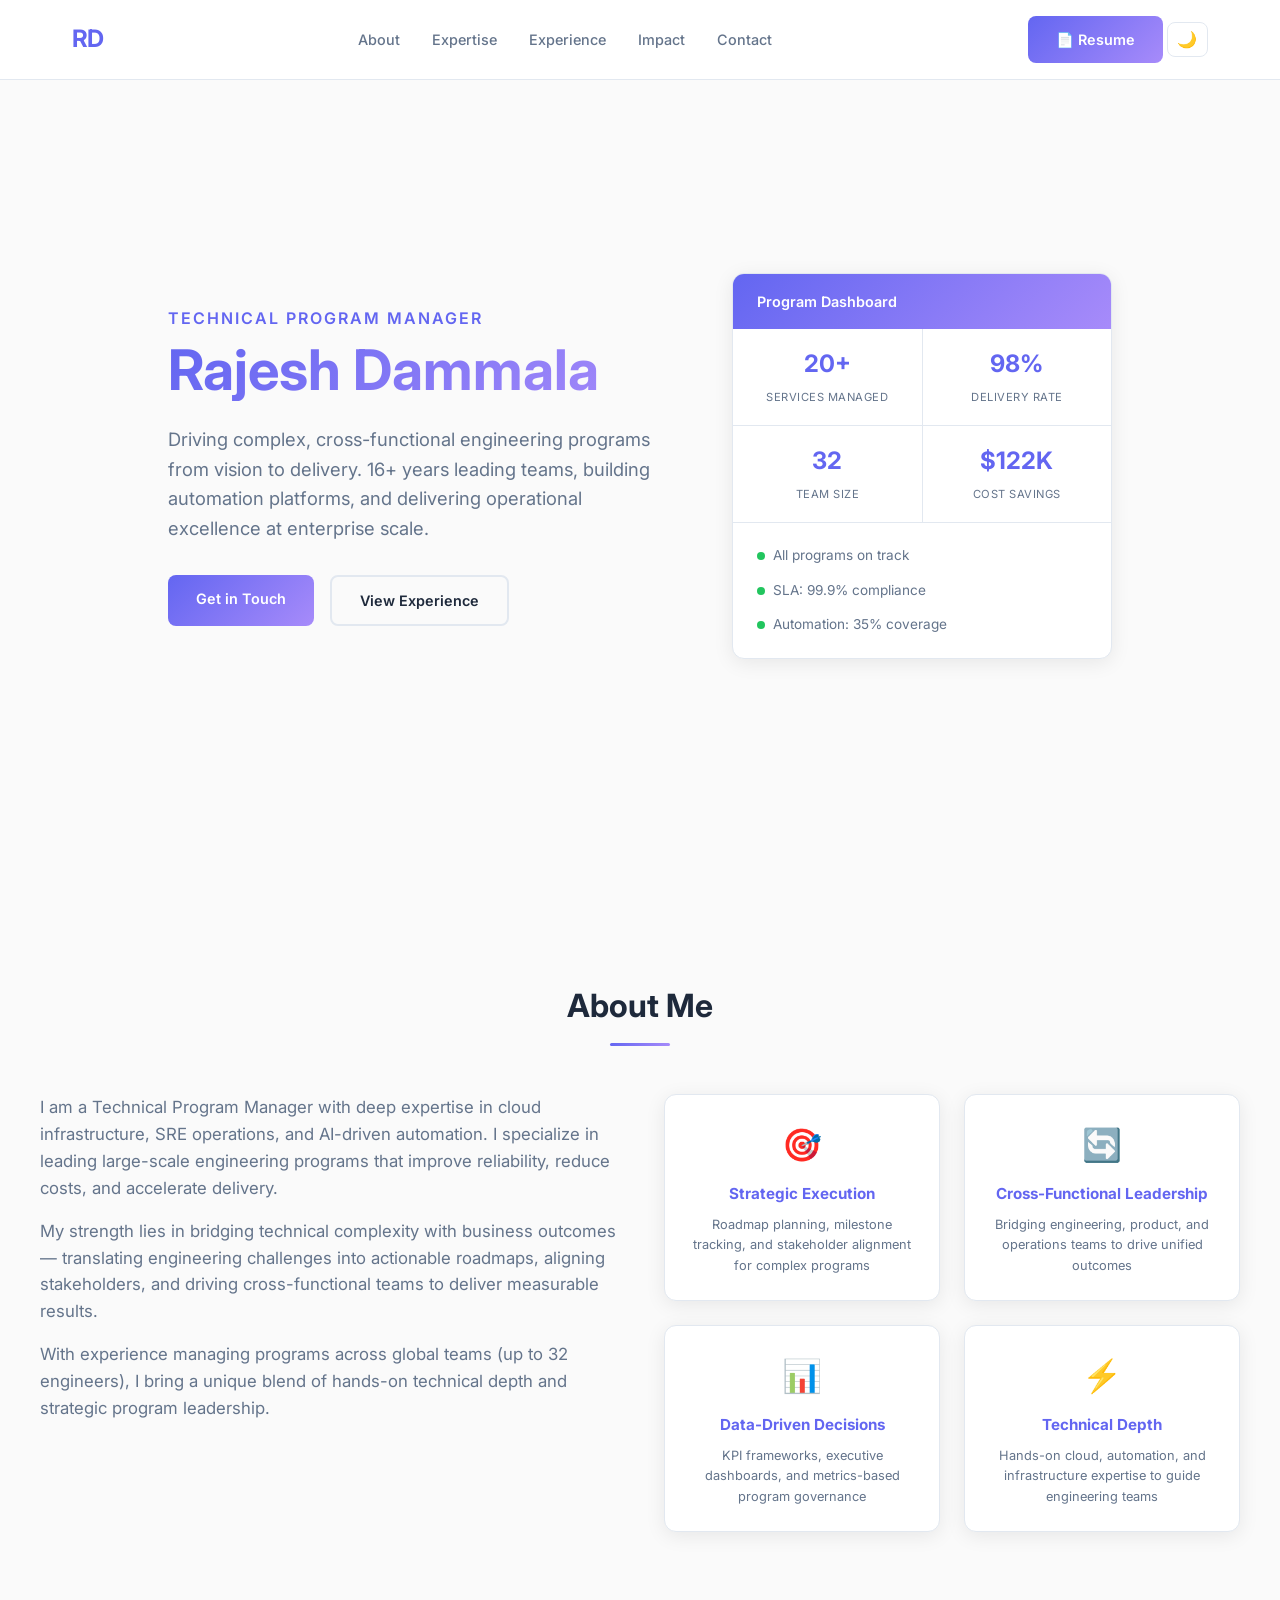
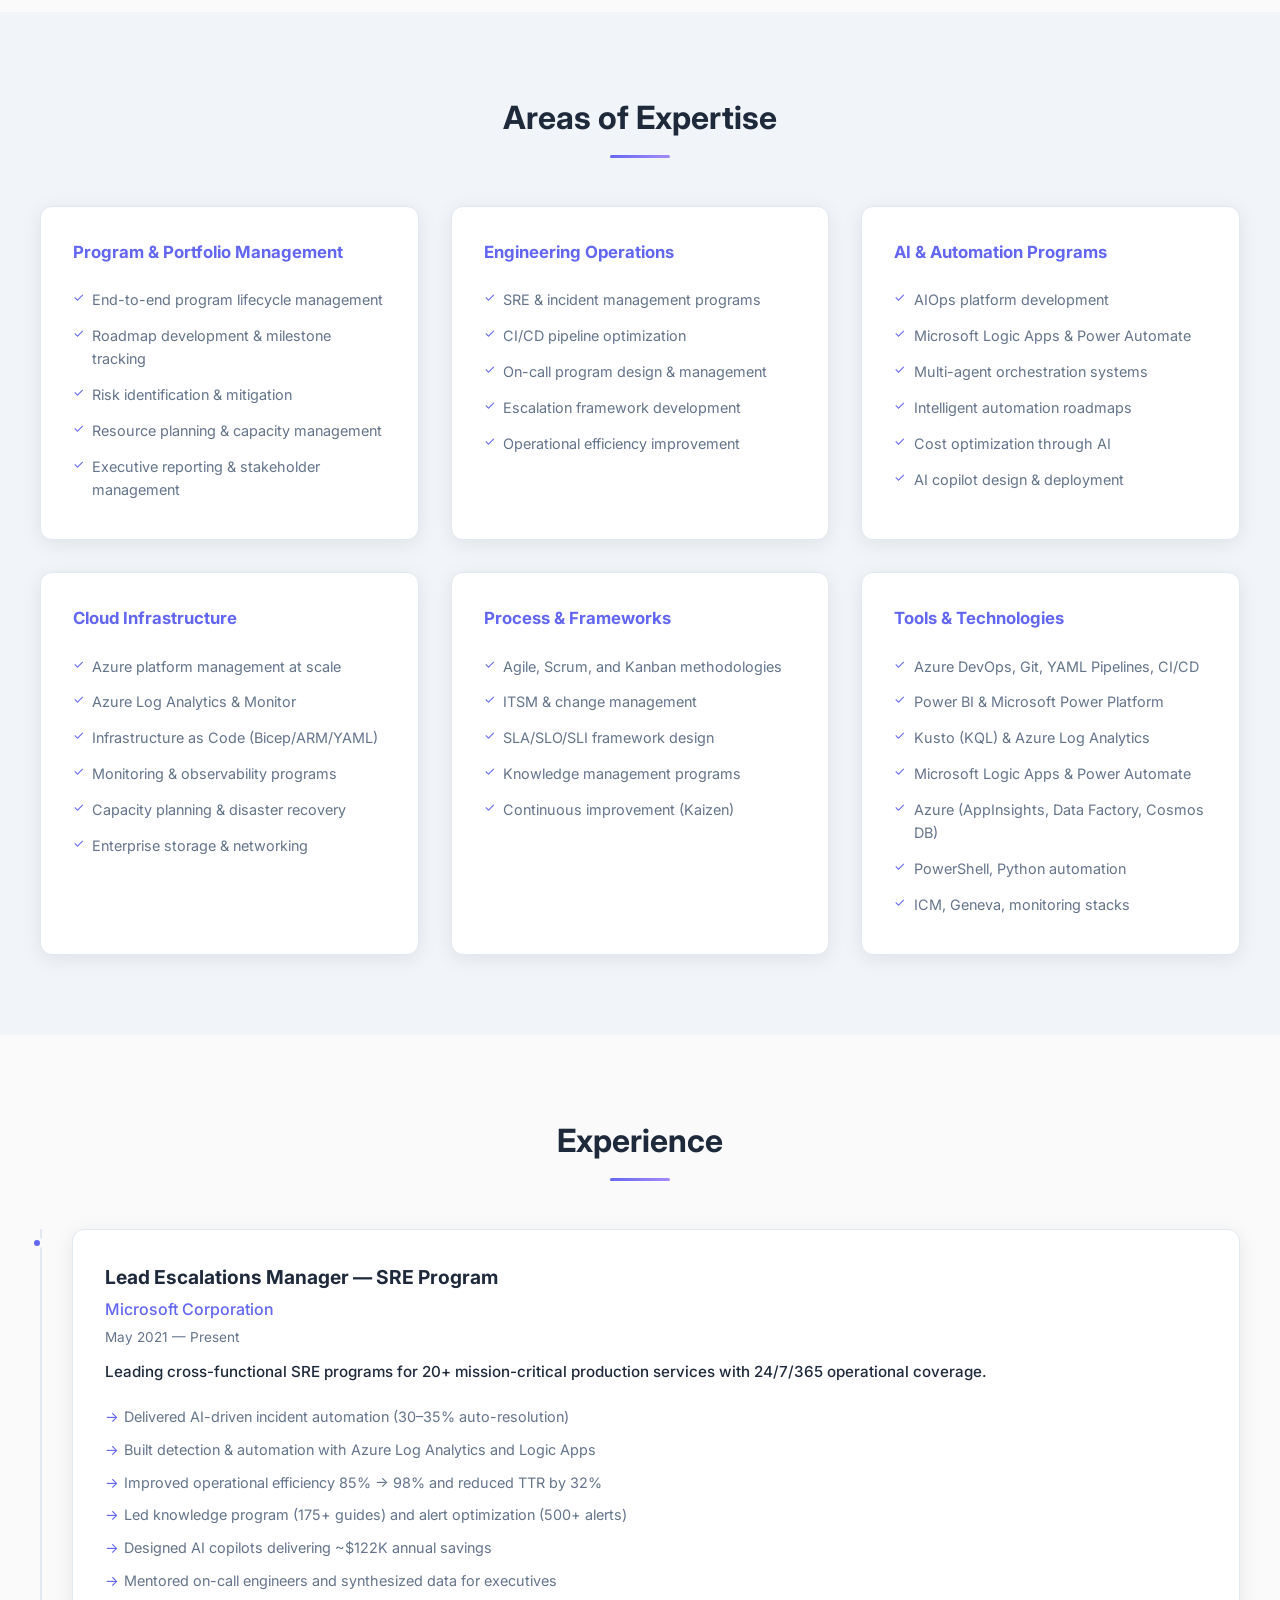
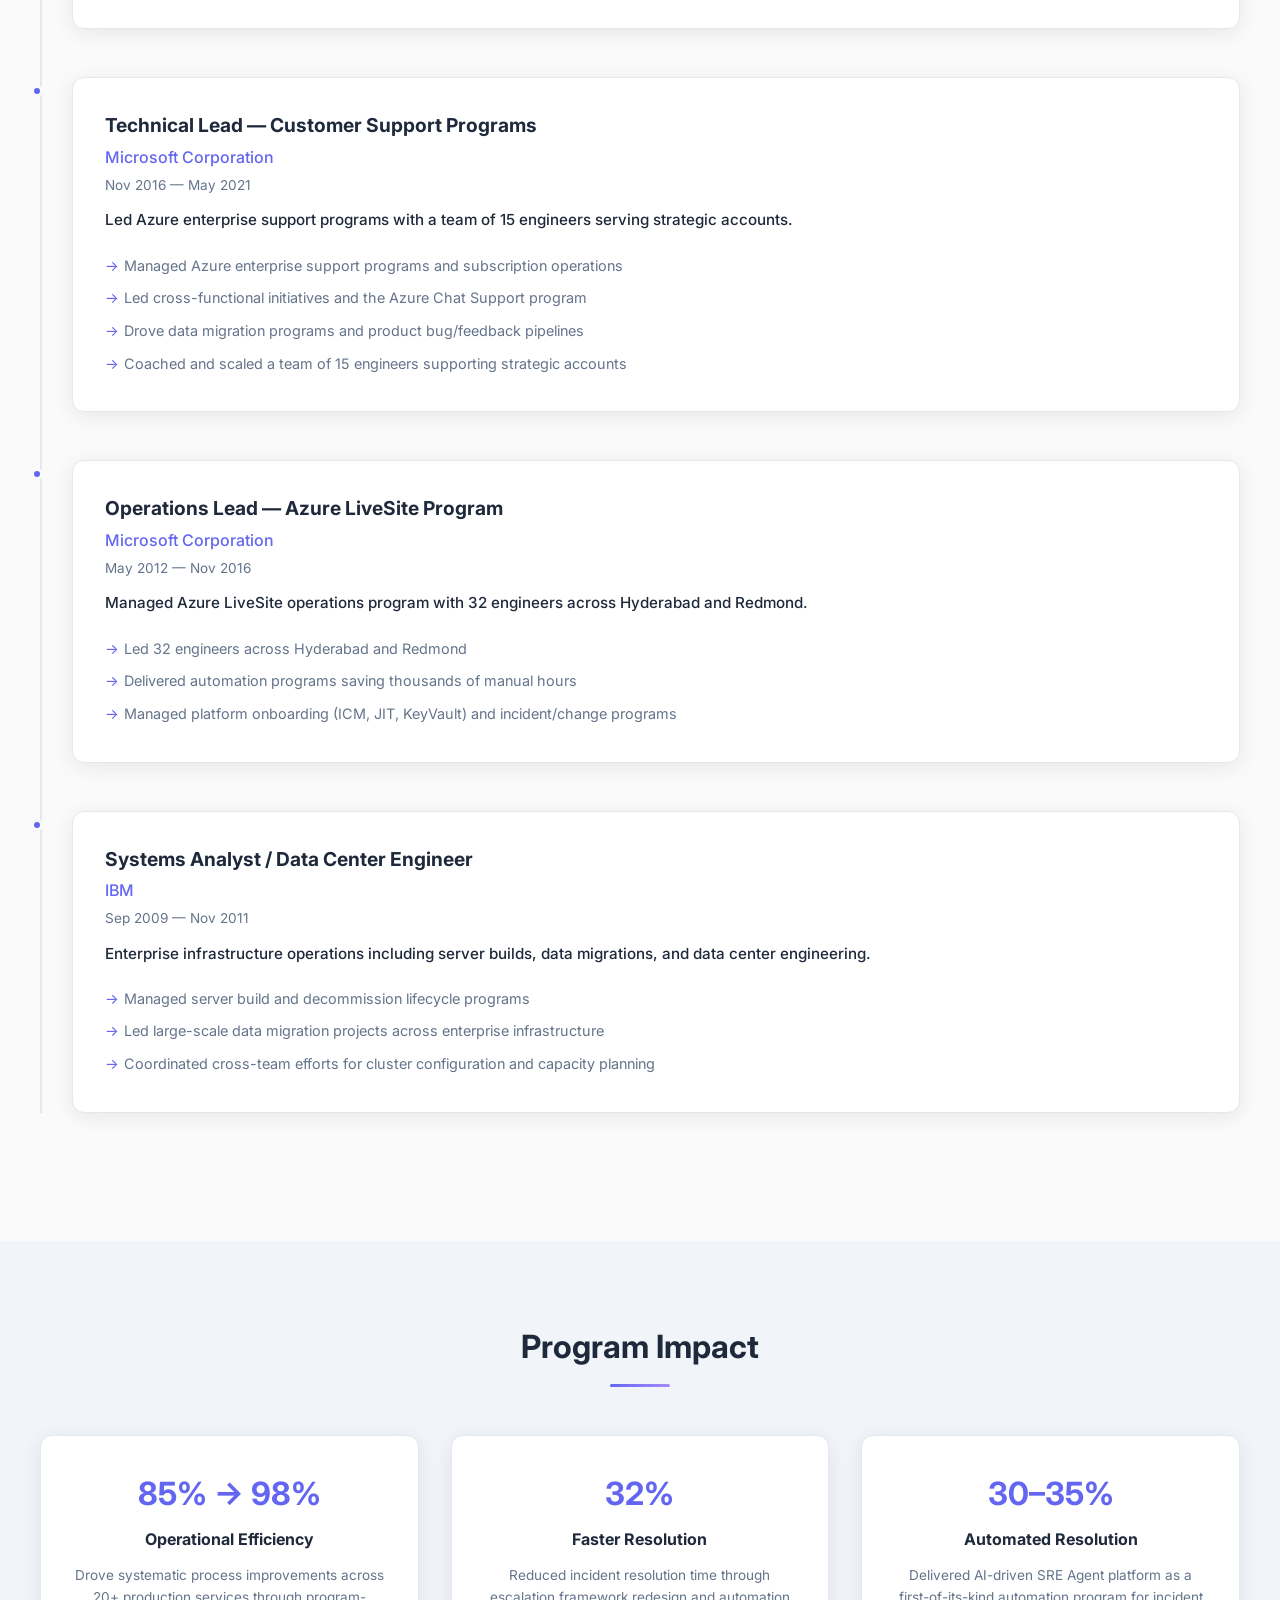
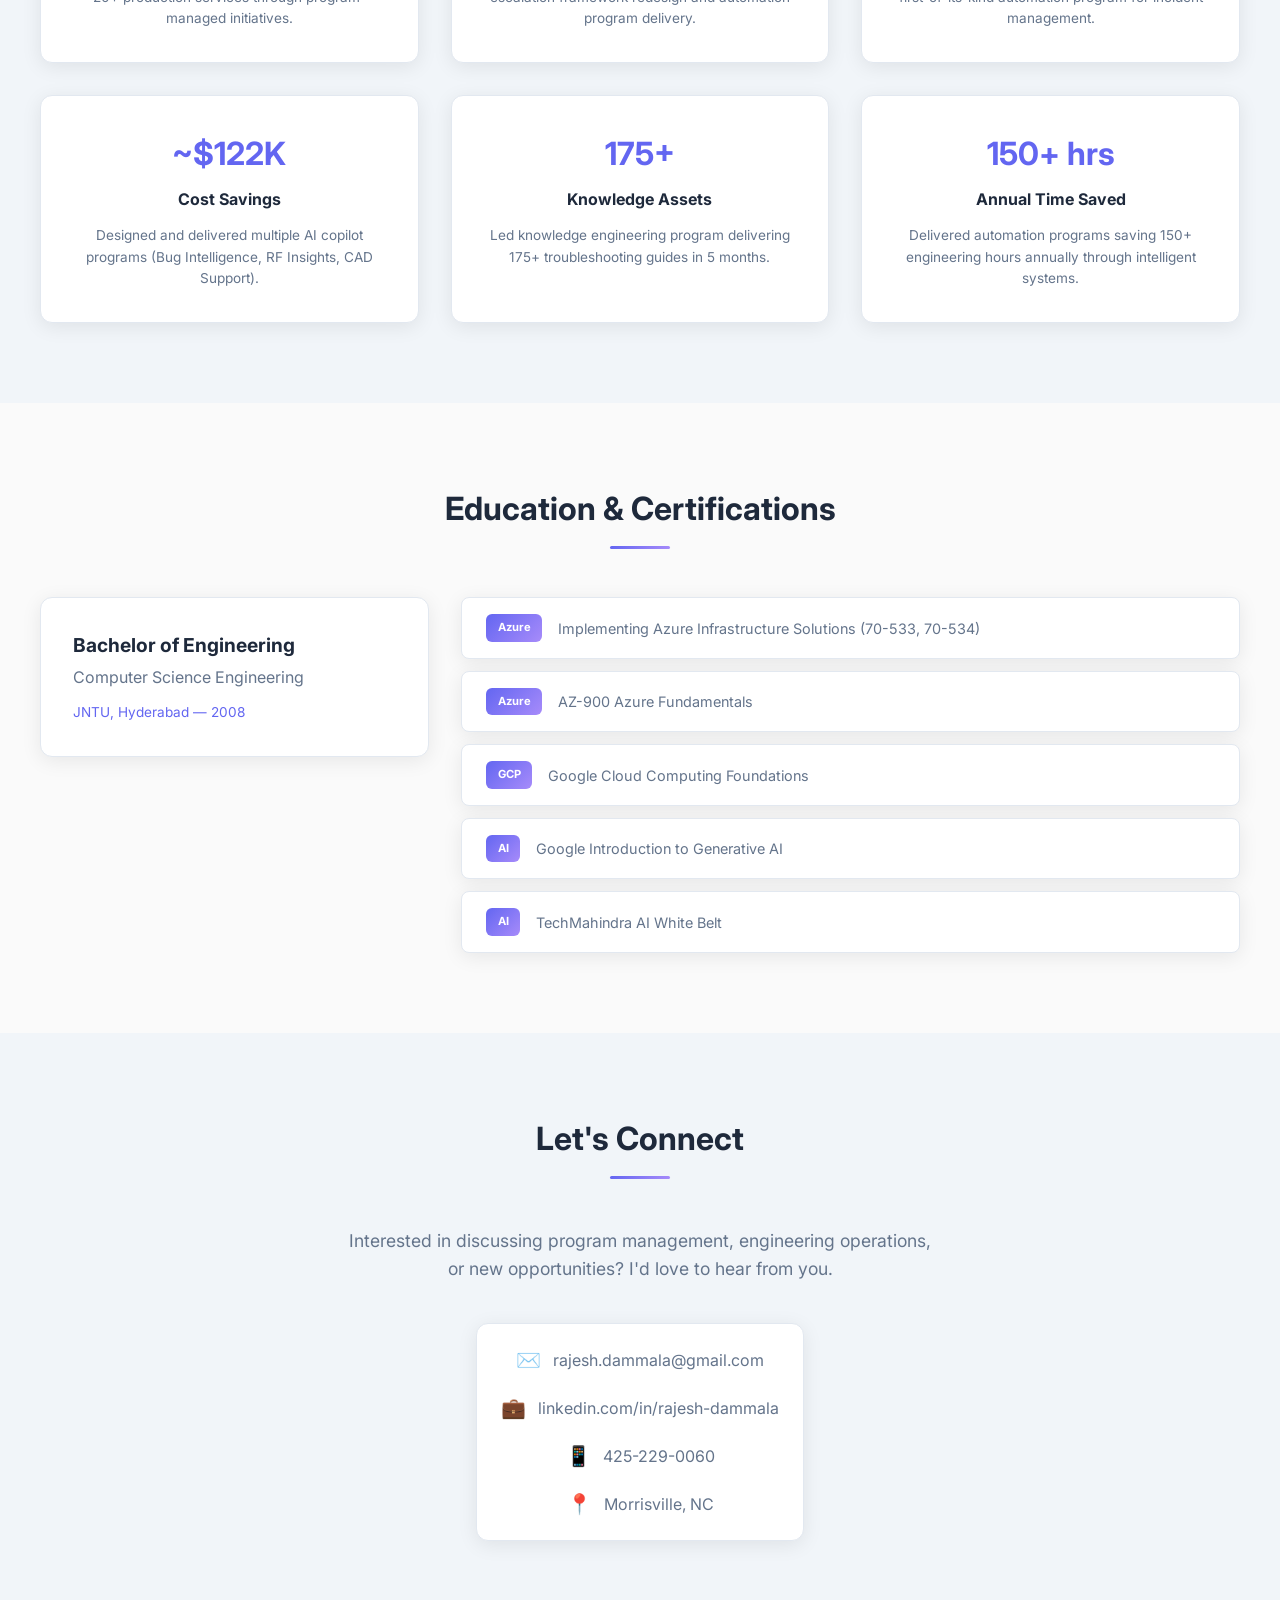
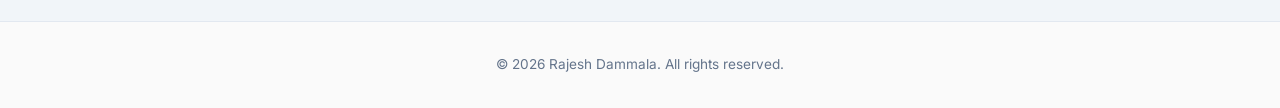
==== commit d393d434: "Add theme toggle, professional contact card, shorten TPM resume bullets, add printable resume.html a" ====
--- a/index.html
+++ b/index.html
@@ -1,6 +1,7 @@
 <!DOCTYPE html>
 <html lang="en">
 <head>
+    <link rel="icon" type="image/svg+xml" href="favicon.svg">
     <meta charset="UTF-8">
     <meta name="viewport" content="width=device-width, initial-scale=1.0">
     <title>Rajesh Dammala | Technical Program Manager</title>
@@ -23,6 +24,10 @@
                 <li><a href="#impact" class="nav-link">Impact</a></li>
                 <li><a href="#contact" class="nav-link">Contact</a></li>
             </ul>
+            <div class="nav-actions">
+                <a href="resume.html?download=1" target="_blank" class="btn btn-primary" id="resumeDownload">📄 Resume</a>
+                <button class="theme-toggle" id="themeToggle" title="Toggle light/dark mode">🌙</button>
+            </div>
         </div>
     </nav>
 
@@ -206,15 +211,12 @@
                         </div>
                         <p class="timeline-summary">Leading cross-functional SRE programs for 20+ mission-critical production services with 24/7/365 operational coverage.</p>
                         <ul class="timeline-details">
-                            <li>Owned program roadmap for AI-driven incident automation — delivered 30–35% automated resolution</li>
-                            <li>Engineered proactive incident detection workflows using Azure Log Analytics, Logic Apps, and Power Automate</li>
-                            <li>Drove operational efficiency from 85% to 98% through systematic process improvements</li>
-                            <li>Led escalation framework redesign program, reducing resolution time by 32%</li>
-                            <li>Managed knowledge engineering program: 175+ guides delivered in 5 months</li>
-                            <li>Designed and launched 3 AI copilot programs generating ~$122K in cost savings</li>
-                            <li>Program-managed alert optimization initiative (500+ alerts streamlined, 25K+ incidents resolved)</li>
-                            <li>Executive advocacy: synthesized incident data into actionable executive briefings</li>
-                            <li>Mentored and coached junior engineers across global on-call rotations</li>
+                            <li>Delivered AI-driven incident automation (30–35% auto-resolution)</li>
+                            <li>Built detection & automation with Azure Log Analytics and Logic Apps</li>
+                            <li>Improved operational efficiency 85% → 98% and reduced TTR by 32%</li>
+                            <li>Led knowledge program (175+ guides) and alert optimization (500+ alerts)</li>
+                            <li>Designed AI copilots delivering ~$122K annual savings</li>
+                            <li>Mentored on-call engineers and synthesized data for executives</li>
                         </ul>
                     </div>
                 </div>
@@ -228,11 +230,10 @@
                         </div>
                         <p class="timeline-summary">Led Azure enterprise support programs with a team of 15 engineers serving strategic accounts.</p>
                         <ul class="timeline-details">
-                            <li>Program-managed Azure Enterprise Agreement enrollments and subscription operations</li>
-                            <li>Drove cross-functional collaboration across engineering, product, and account teams</li>
-                            <li>Launched Azure Chat Support program from concept to production</li>
-                            <li>Led Data Migration Services program between Azure subscriptions</li>
-                            <li>Championed bug reporting and product enhancement pipeline</li>
+                            <li>Managed Azure enterprise support programs and subscription operations</li>
+                            <li>Led cross-functional initiatives and the Azure Chat Support program</li>
+                            <li>Drove data migration programs and product bug/feedback pipelines</li>
+                            <li>Coached and scaled a team of 15 engineers supporting strategic accounts</li>
                         </ul>
                     </div>
                 </div>
@@ -246,11 +247,9 @@
                         </div>
                         <p class="timeline-summary">Managed Azure LiveSite operations program with 32 engineers across Hyderabad and Redmond.</p>
                         <ul class="timeline-details">
-                            <li>Led team of 12 senior + 20 service engineers across two global locations</li>
-                            <li>Drove automation program saving thousands of manual hours annually</li>
-                            <li>Managed platform onboarding programs (ICM, JIT, Azure KeyVault) — 200+ enhancements</li>
-                            <li>Owned incident management and change management programs</li>
-                            <li>Progressed from Technical Senior Engineer to Operations Lead</li>
+                            <li>Led 32 engineers across Hyderabad and Redmond</li>
+                            <li>Delivered automation programs saving thousands of manual hours</li>
+                            <li>Managed platform onboarding (ICM, JIT, KeyVault) and incident/change programs</li>
                         </ul>
                     </div>
                 </div>
@@ -358,22 +357,24 @@
                     Interested in discussing program management, engineering operations, or 
                     new opportunities? I'd love to hear from you.
                 </p>
-                <div class="contact-links">
-                    <a href="mailto:rajesh.dammala@gmail.com" class="contact-item">
-                        <span class="contact-icon">✉️</span>
-                        <span>rajesh.dammala@gmail.com</span>
-                    </a>
-                    <a href="https://linkedin.com/in/rajesh-dammala" target="_blank" class="contact-item">
-                        <span class="contact-icon">💼</span>
-                        <span>linkedin.com/in/rajesh-dammala</span>
-                    </a>
-                    <a href="tel:425-229-0060" class="contact-item">
-                        <span class="contact-icon">📱</span>
-                        <span>425-229-0060</span>
-                    </a>
-                    <div class="contact-item">
-                        <span class="contact-icon">📍</span>
-                        <span>Morrisville, NC (Open to Remote & Relocation)</span>
+                <div class="contact-card">
+                    <div class="contact-links">
+                        <a href="mailto:rajesh.dammala@gmail.com" class="contact-item">
+                            <span class="contact-icon">✉️</span>
+                            <span>rajesh.dammala@gmail.com</span>
+                        </a>
+                        <a href="https://linkedin.com/in/rajesh-dammala" target="_blank" class="contact-item">
+                            <span class="contact-icon">💼</span>
+                            <span>linkedin.com/in/rajesh-dammala</span>
+                        </a>
+                        <a href="tel:425-229-0060" class="contact-item">
+                            <span class="contact-icon">📱</span>
+                            <span>425-229-0060</span>
+                        </a>
+                        <div class="contact-item">
+                            <span class="contact-icon">📍</span>
+                            <span>Morrisville, NC</span>
+                        </div>
                     </div>
                 </div>
             </div>
--- a/style.css
+++ b/style.css
@@ -14,6 +14,22 @@
     --shadow: 0 4px 20px rgba(0, 0, 0, 0.08);
 }
 
+/* Dark theme variables */
+[data-theme="dark"] {
+    --primary: #0f62fe;
+    --primary-dark: #0043ce;
+    --accent: #00d4aa;
+    --bg: #0d1117;
+    --bg-alt: #161b22;
+    --surface: #0f1720;
+    --text: #e6eef8;
+    --text-muted: #8b949e;
+    --border: #262b31;
+    --gradient: linear-gradient(135deg, #0f62fe, #00d4aa);
+    --shadow: 0 8px 32px rgba(0,0,0,0.6);
+}
+
+
 /* ===== Reset & Base ===== */
 *, *::before, *::after {
     margin: 0;
@@ -170,6 +186,35 @@
     border-color: var(--primary);
     color: var(--primary);
 }
+
+/* Theme toggle & contact card */
+.theme-toggle {
+    background: none;
+    border: 1px solid var(--border);
+    color: var(--text);
+    padding: 0.45rem 0.6rem;
+    border-radius: 8px;
+    cursor: pointer;
+    font-size: 1rem;
+}
+
+.theme-toggle:hover { border-color: var(--primary); transform: scale(1.05); }
+
+.contact-card {
+    background: var(--surface);
+    border: 1px solid var(--border);
+    padding: 1.25rem 1.5rem;
+    border-radius: 12px;
+    display: inline-block;
+    box-shadow: var(--shadow);
+}
+
+.contact-links { display: flex; flex-direction: row; gap: 1.25rem; align-items: center; justify-content: center; }
+
+@media (max-width: 768px) {
+    .contact-links { flex-direction: column; }
+}
+
 
 /* ===== Program Board ===== */
 .program-board {
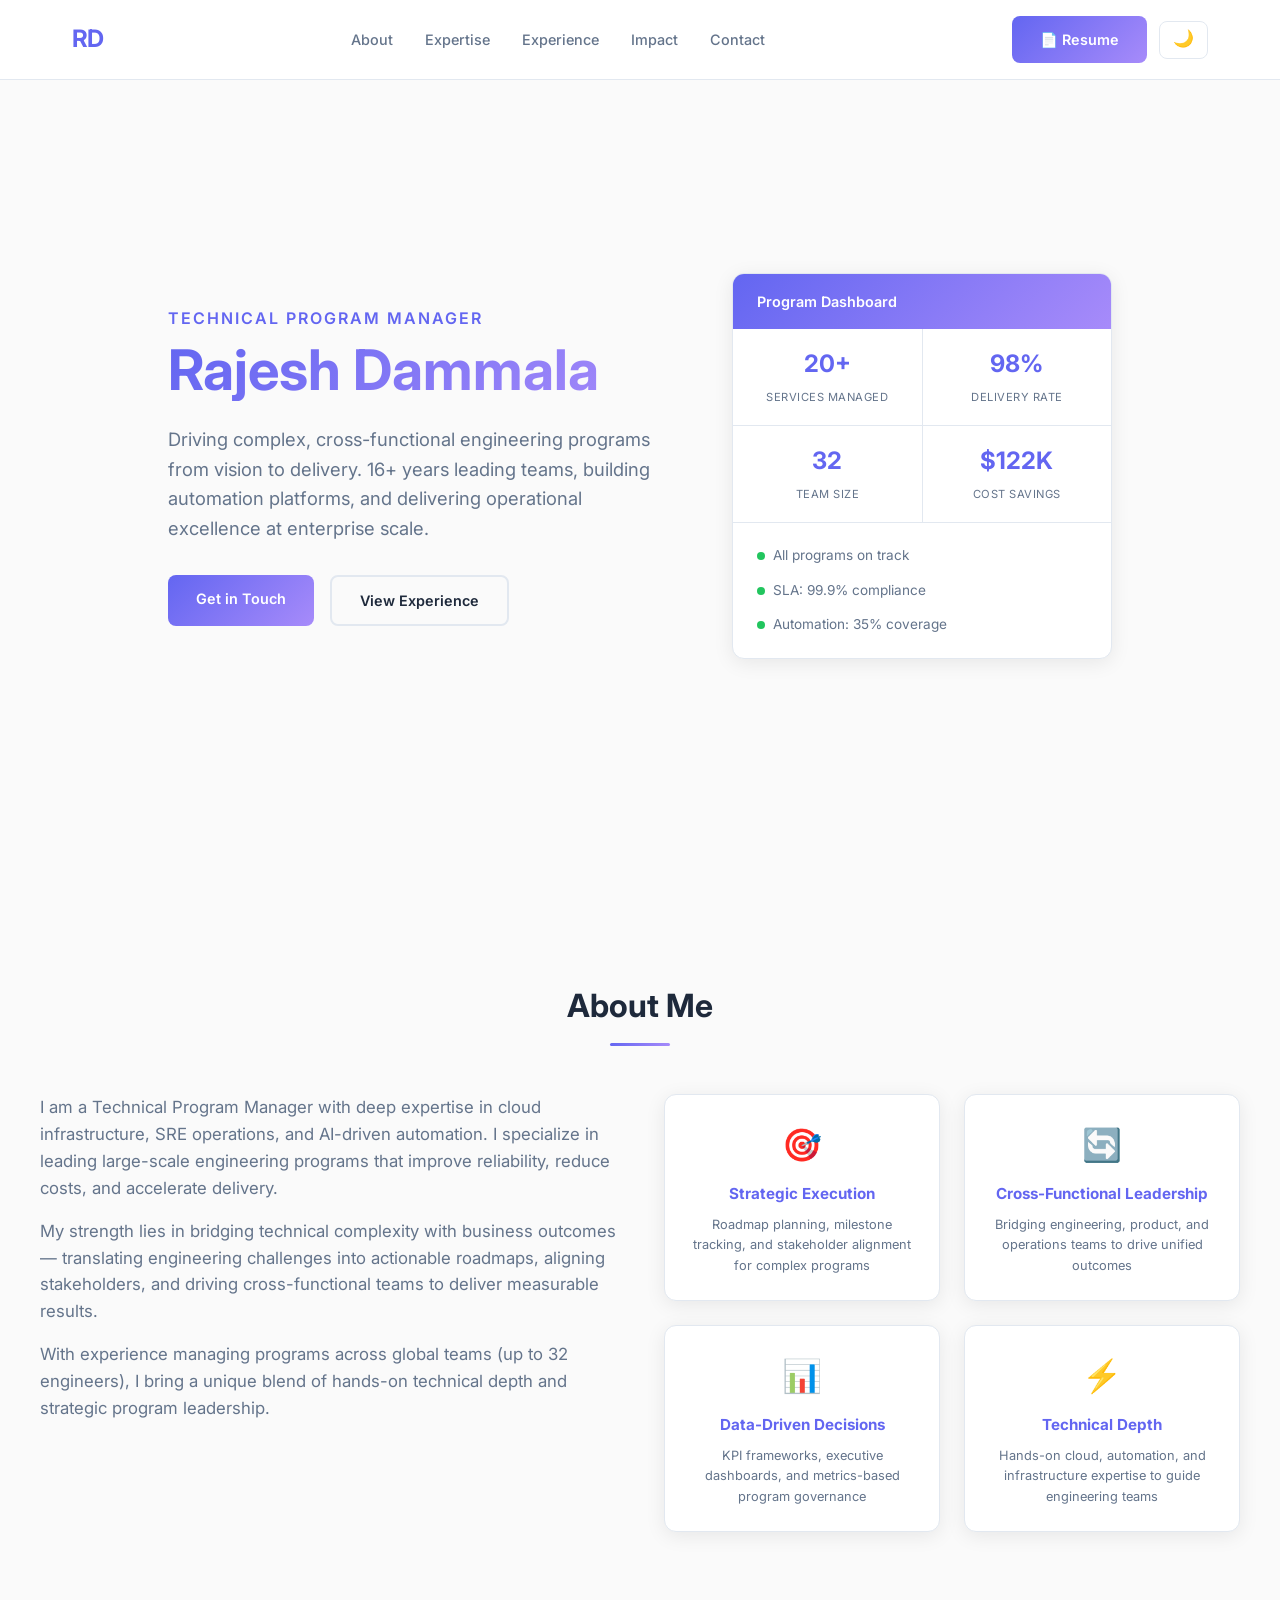
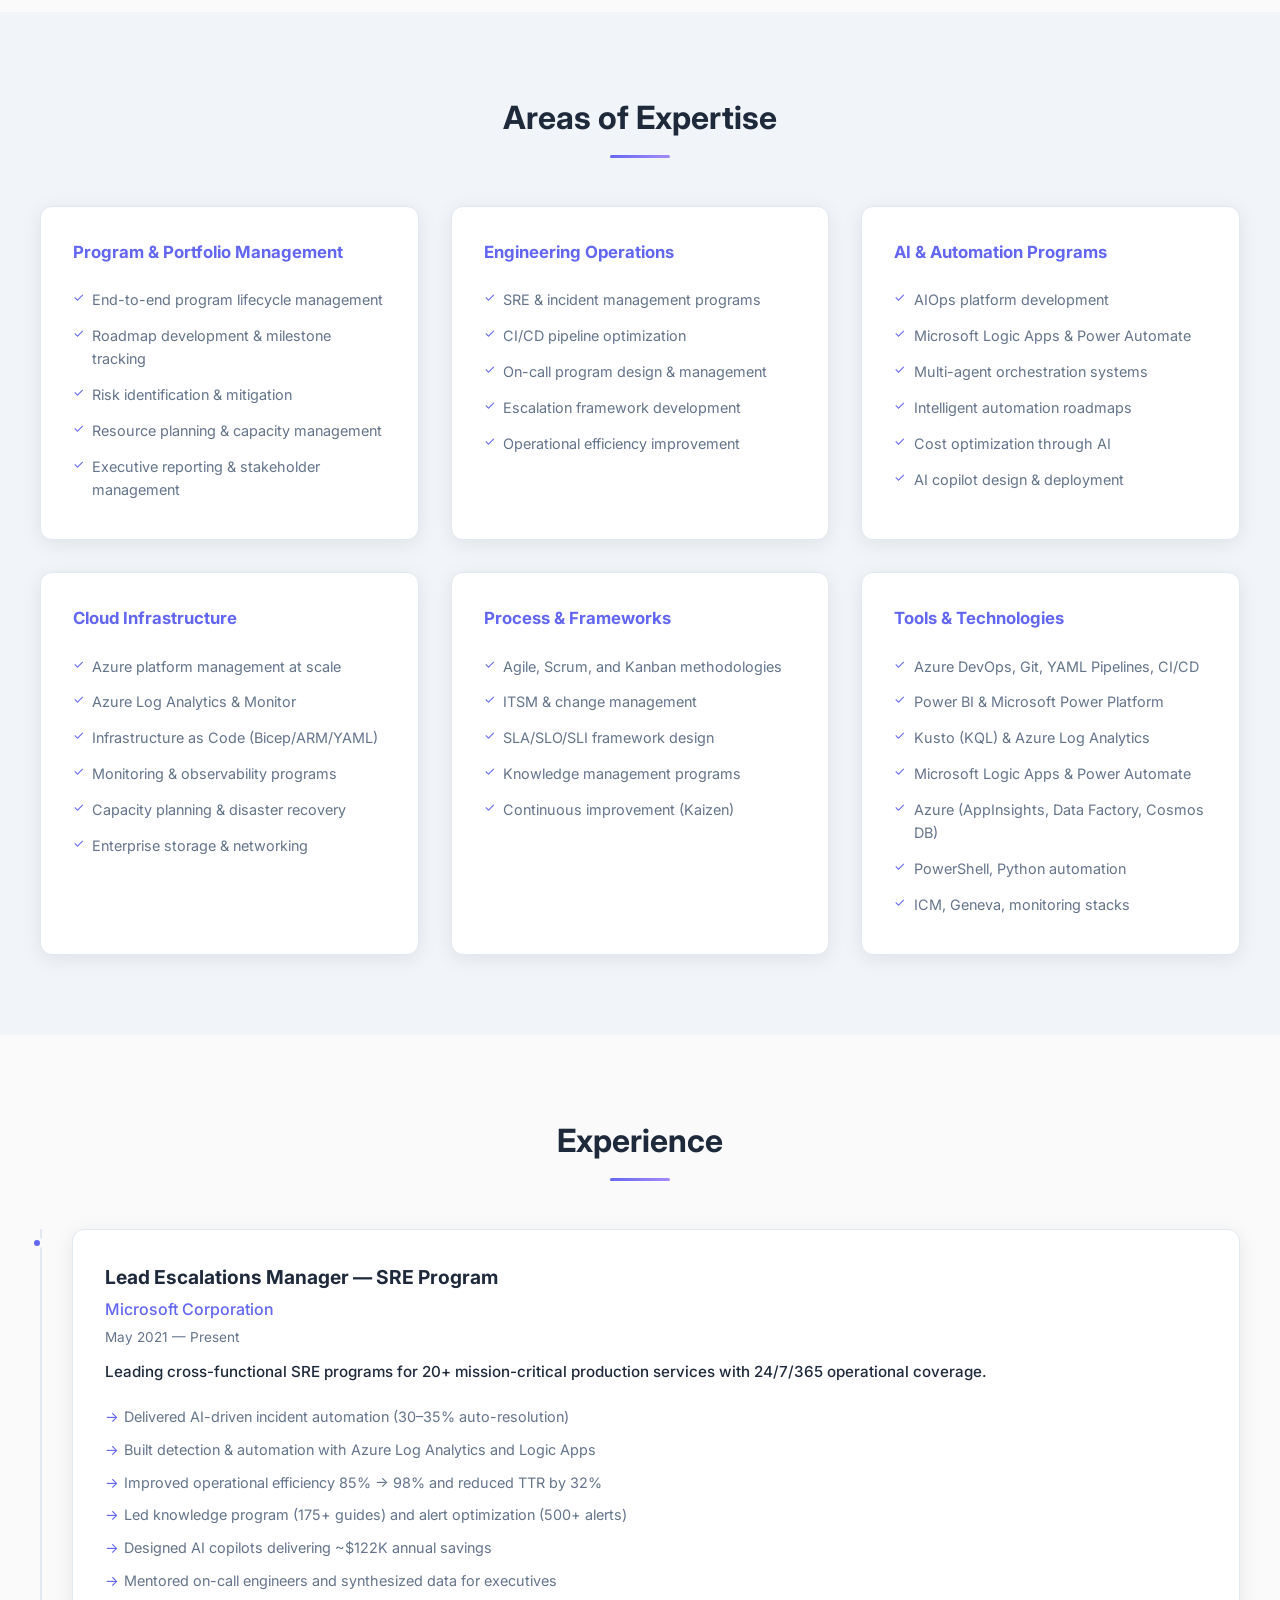
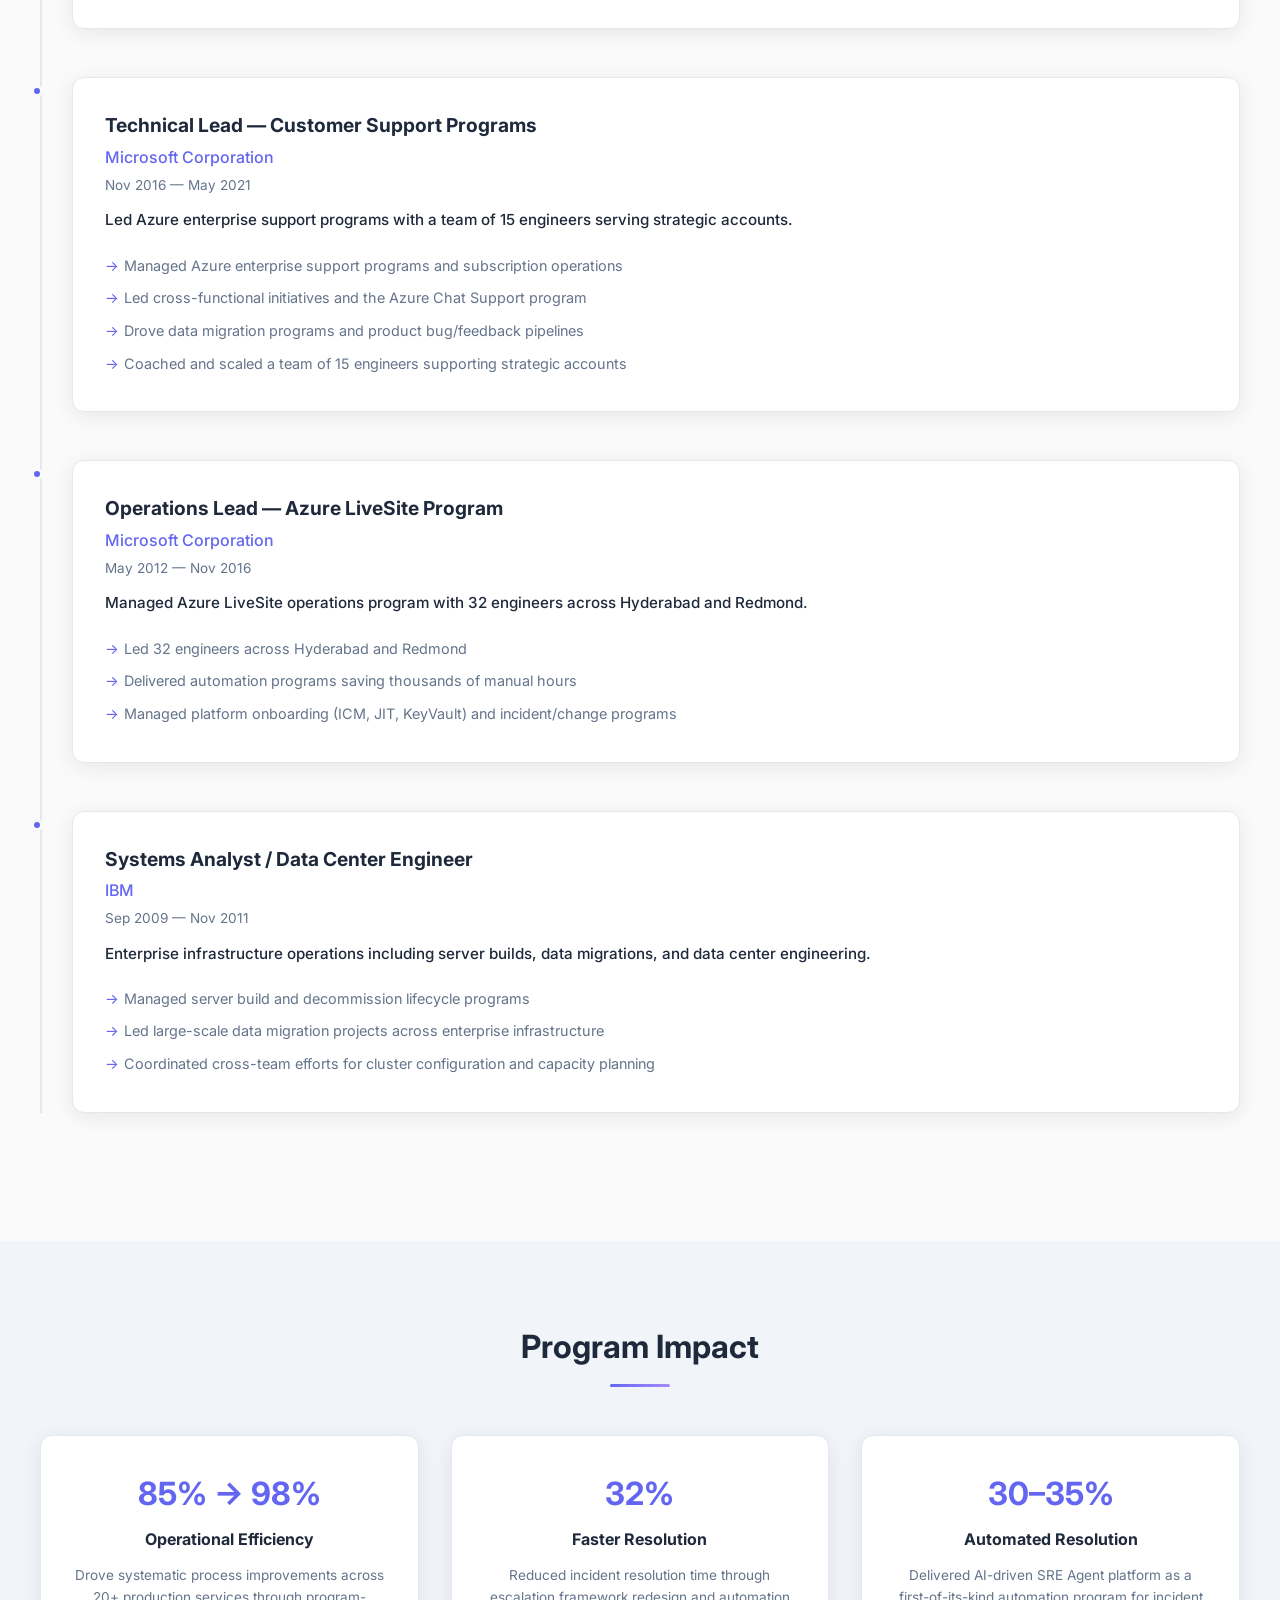
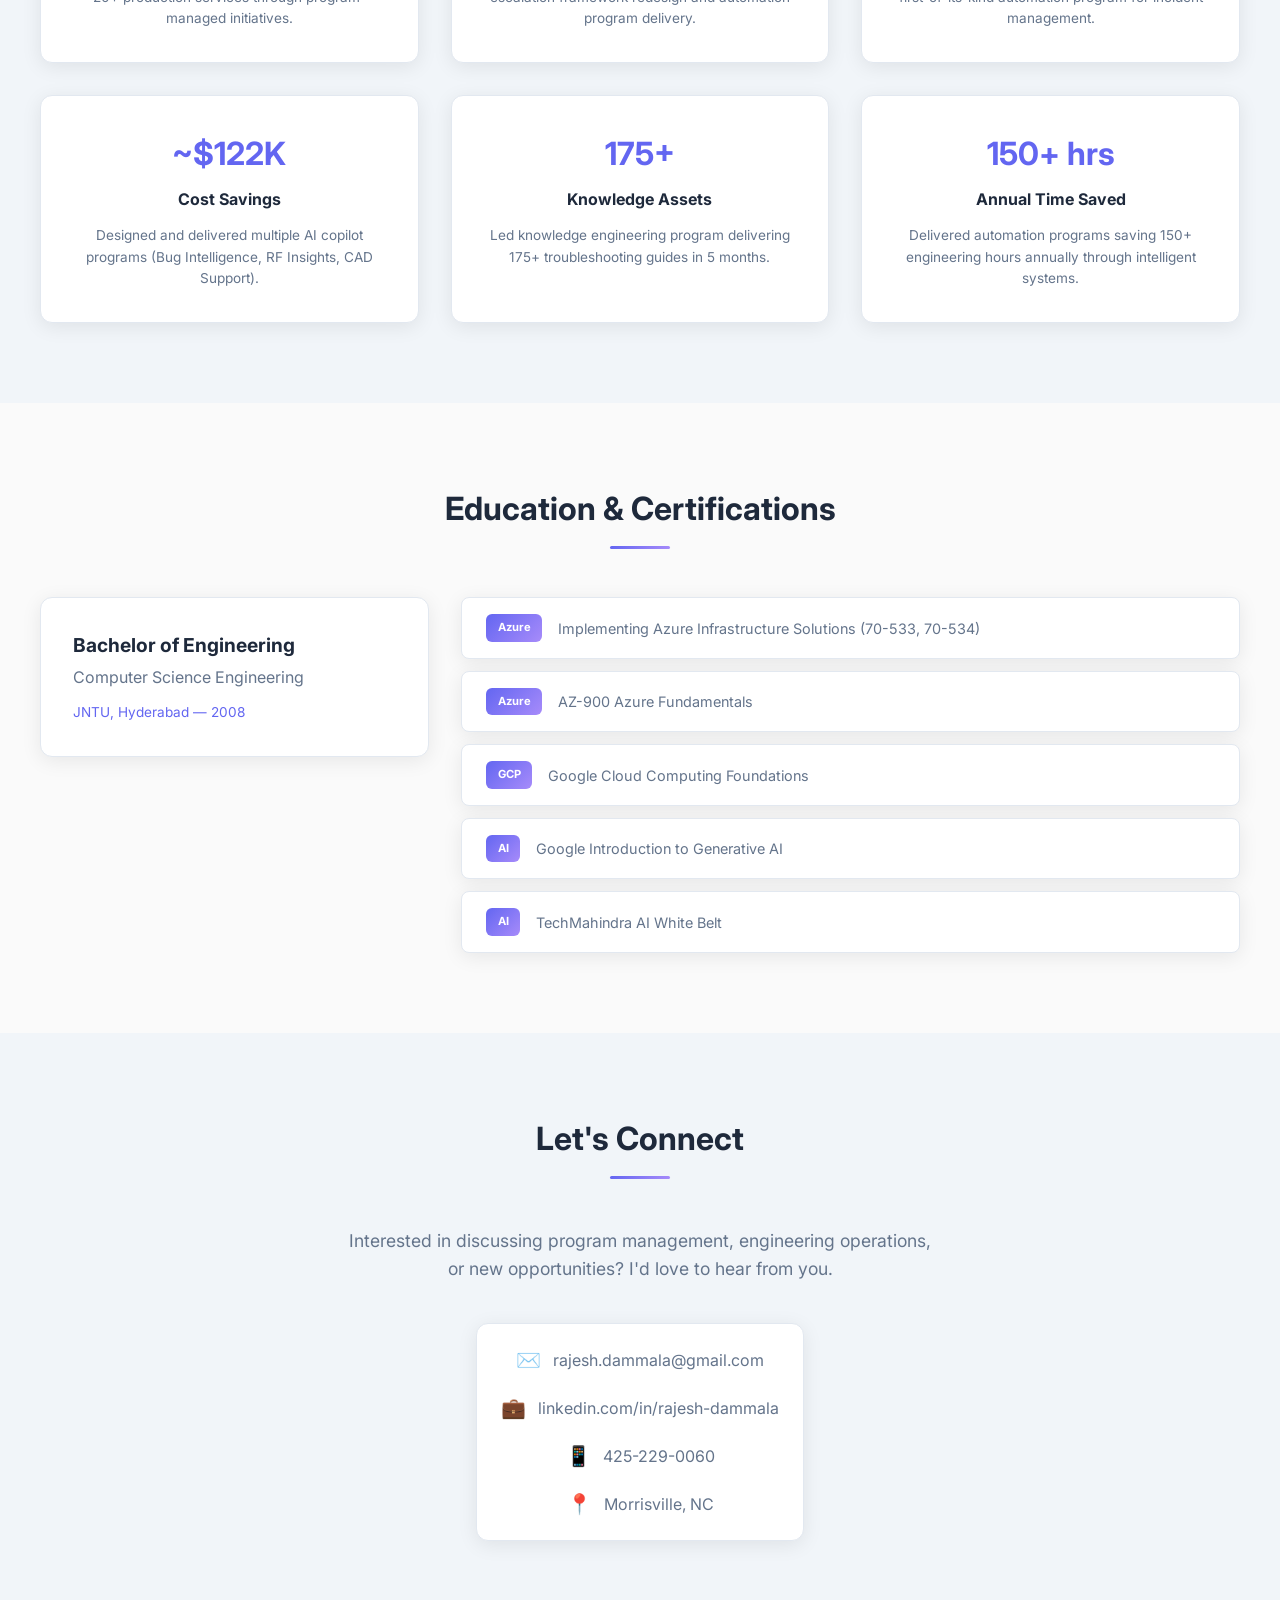
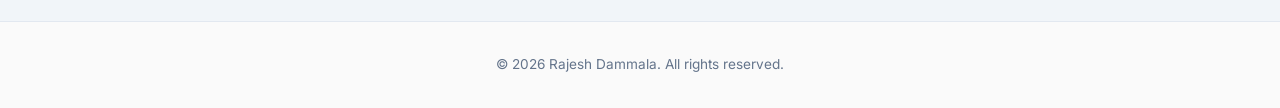
==== commit 91bfb260: "Force cache-bust CSS/JS, improve nav-actions and theme toggle sizing" ====
--- a/index.html
+++ b/index.html
@@ -5,7 +5,7 @@
     <meta charset="UTF-8">
     <meta name="viewport" content="width=device-width, initial-scale=1.0">
     <title>Rajesh Dammala | Technical Program Manager</title>
-    <link rel="stylesheet" href="style.css">
+    <link rel="stylesheet" href="style.css?v=20260615T1439">
     <link rel="preconnect" href="https://fonts.googleapis.com">
     <link href="https://fonts.googleapis.com/css2?family=Inter:wght@300;400;500;600;700&display=swap" rel="stylesheet">
 </head>
@@ -388,6 +388,6 @@
         </div>
     </footer>
 
-    <script src="script.js"></script>
+    <script src="script.js?v=20260615T1439"></script>
 </body>
 </html>
--- a/style.css
+++ b/style.css
@@ -187,15 +187,22 @@
     color: var(--primary);
 }
 
-/* Theme toggle & contact card */
+/* Theme toggle, nav actions & contact card */
+.nav-actions {
+    display: flex;
+    align-items: center;
+    gap: 0.75rem;
+}
+
 .theme-toggle {
     background: none;
     border: 1px solid var(--border);
     color: var(--text);
-    padding: 0.45rem 0.6rem;
+    padding: 0.6rem 0.8rem;
     border-radius: 8px;
     cursor: pointer;
-    font-size: 1rem;
+    font-size: 1.05rem;
+    line-height: 1;
 }
 
 .theme-toggle:hover { border-color: var(--primary); transform: scale(1.05); }
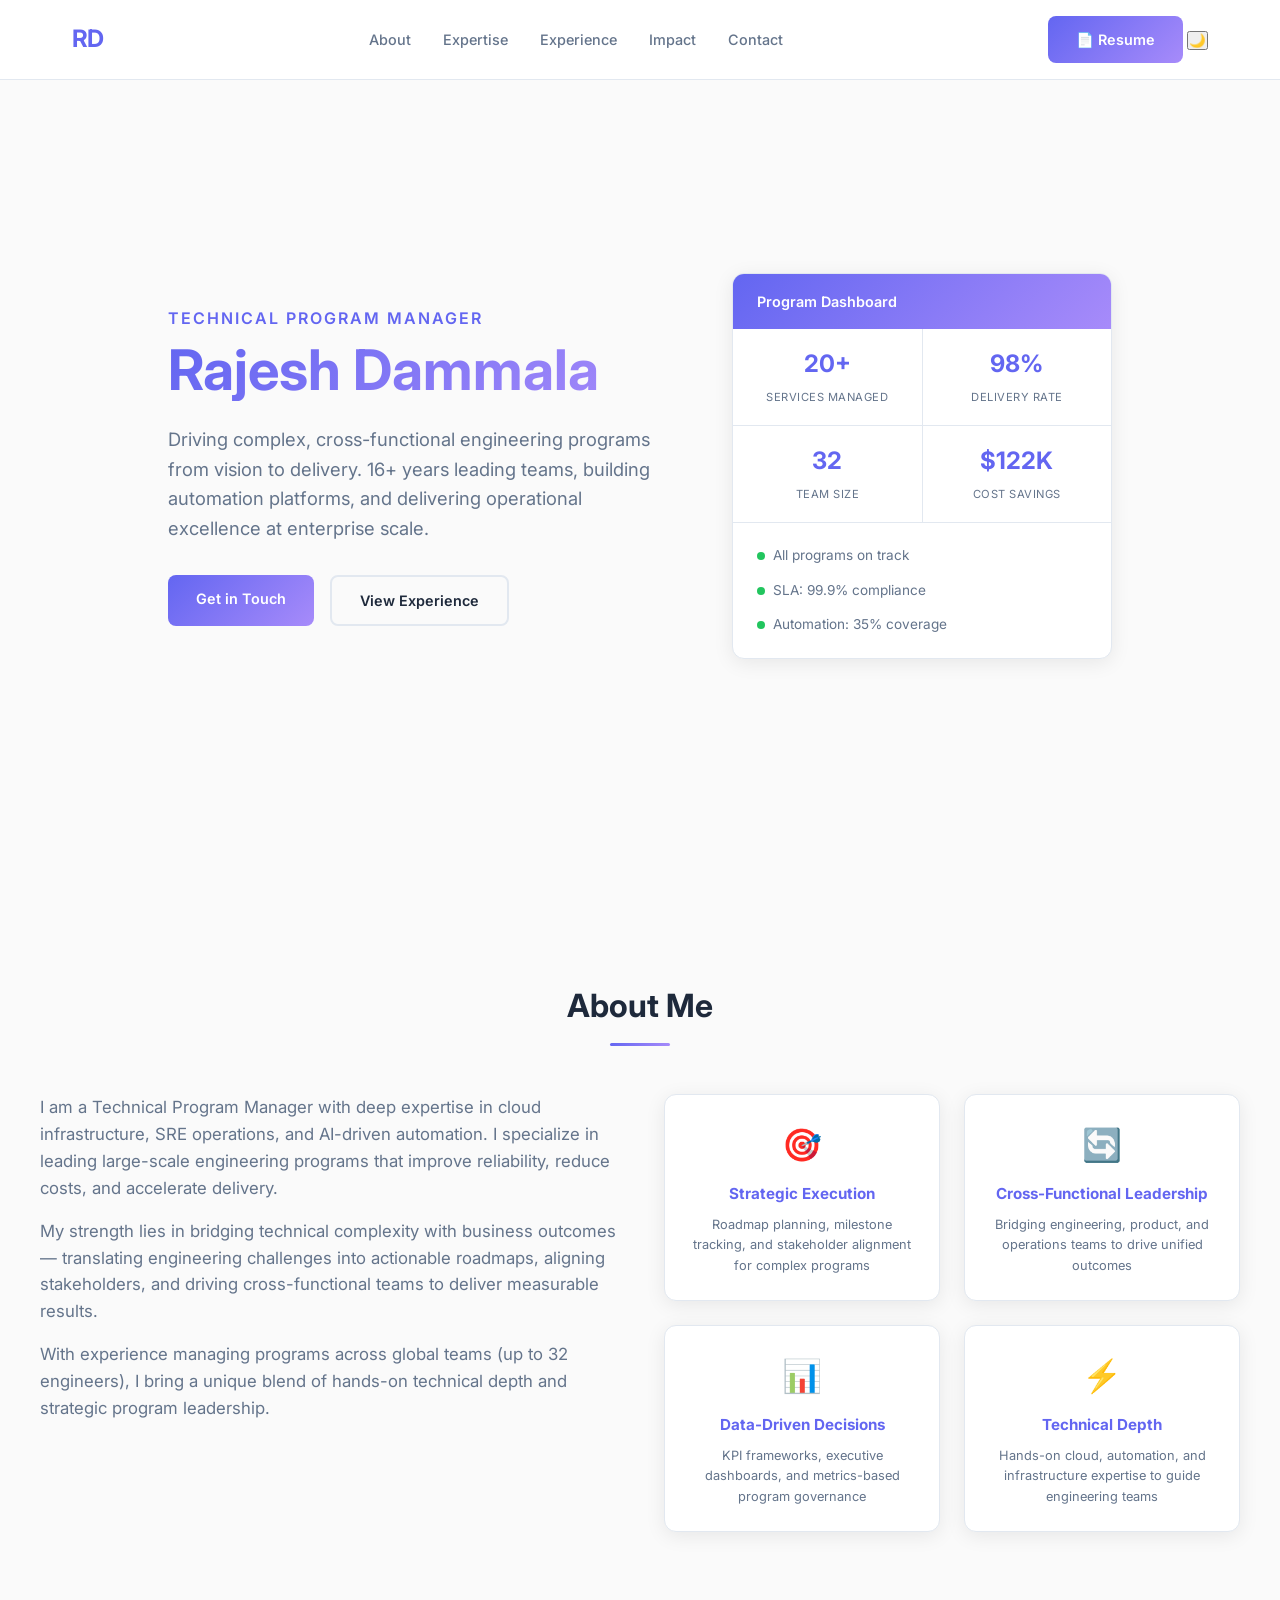
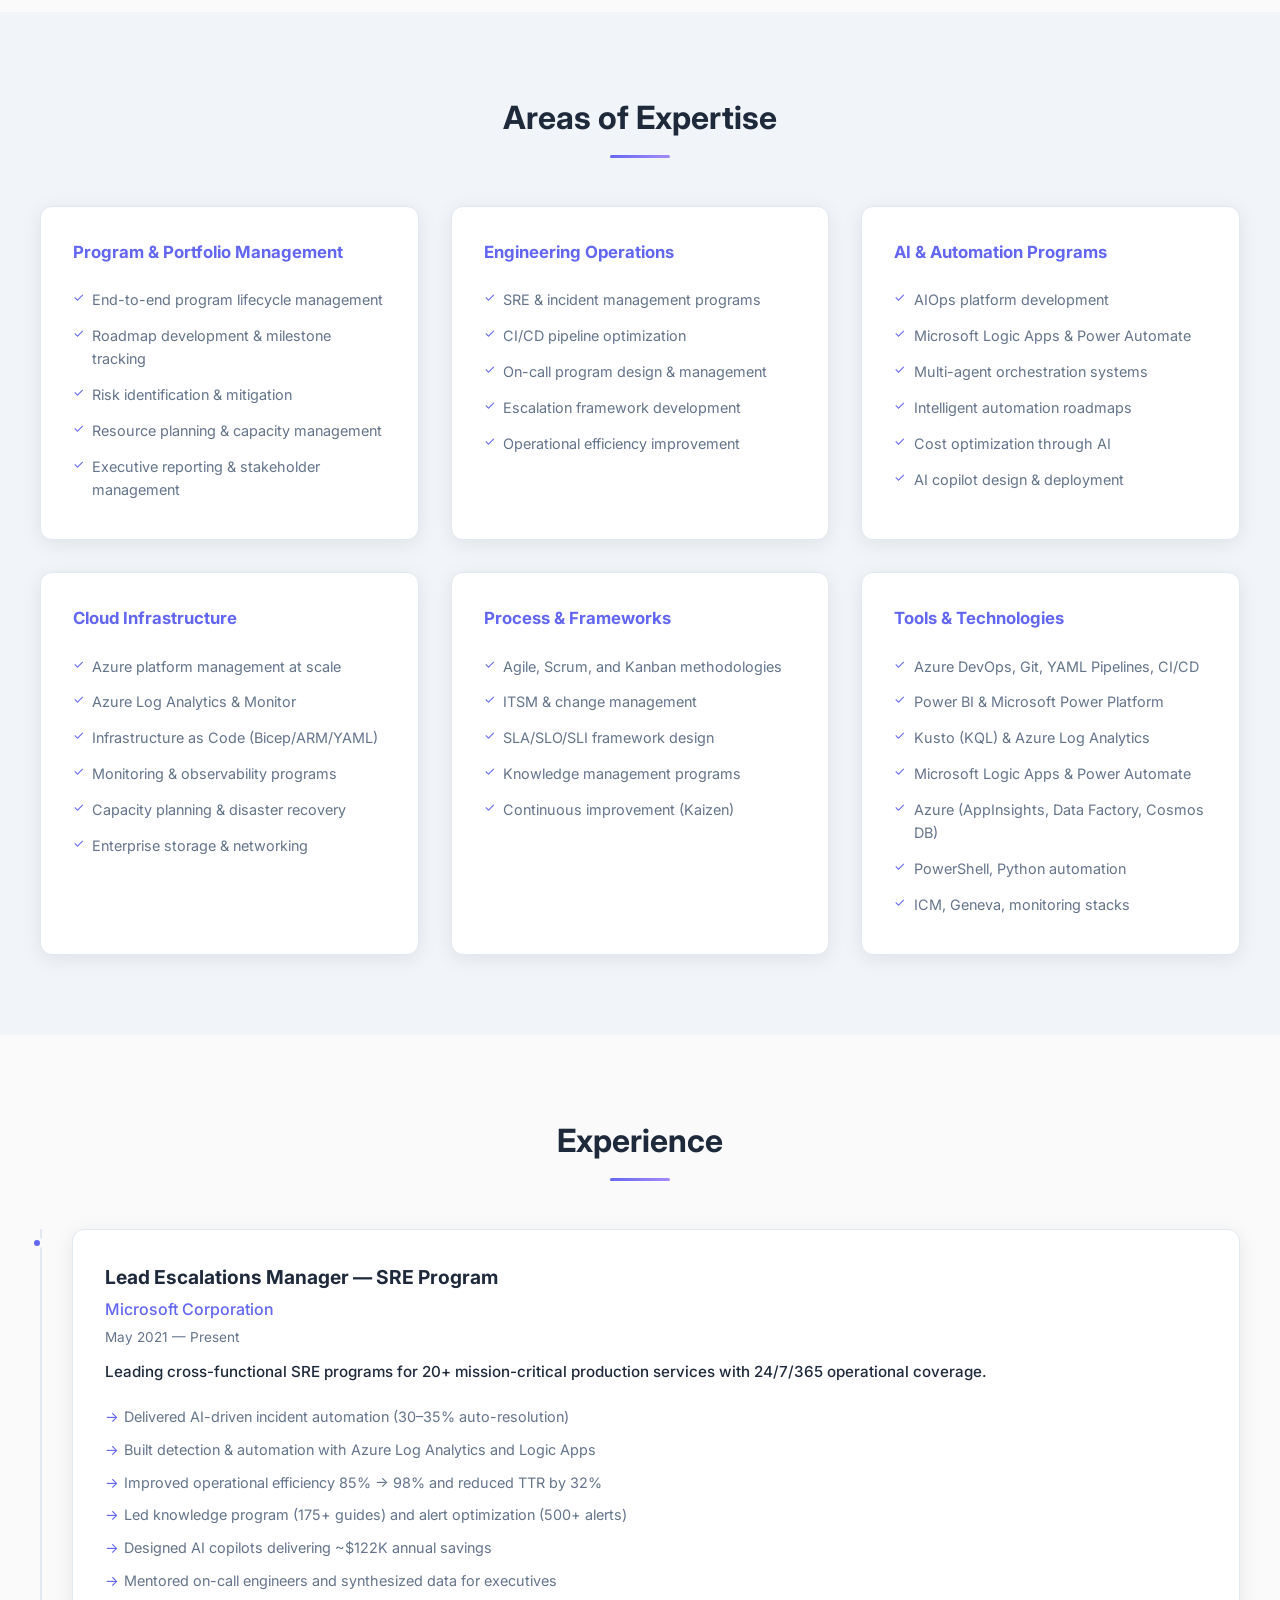
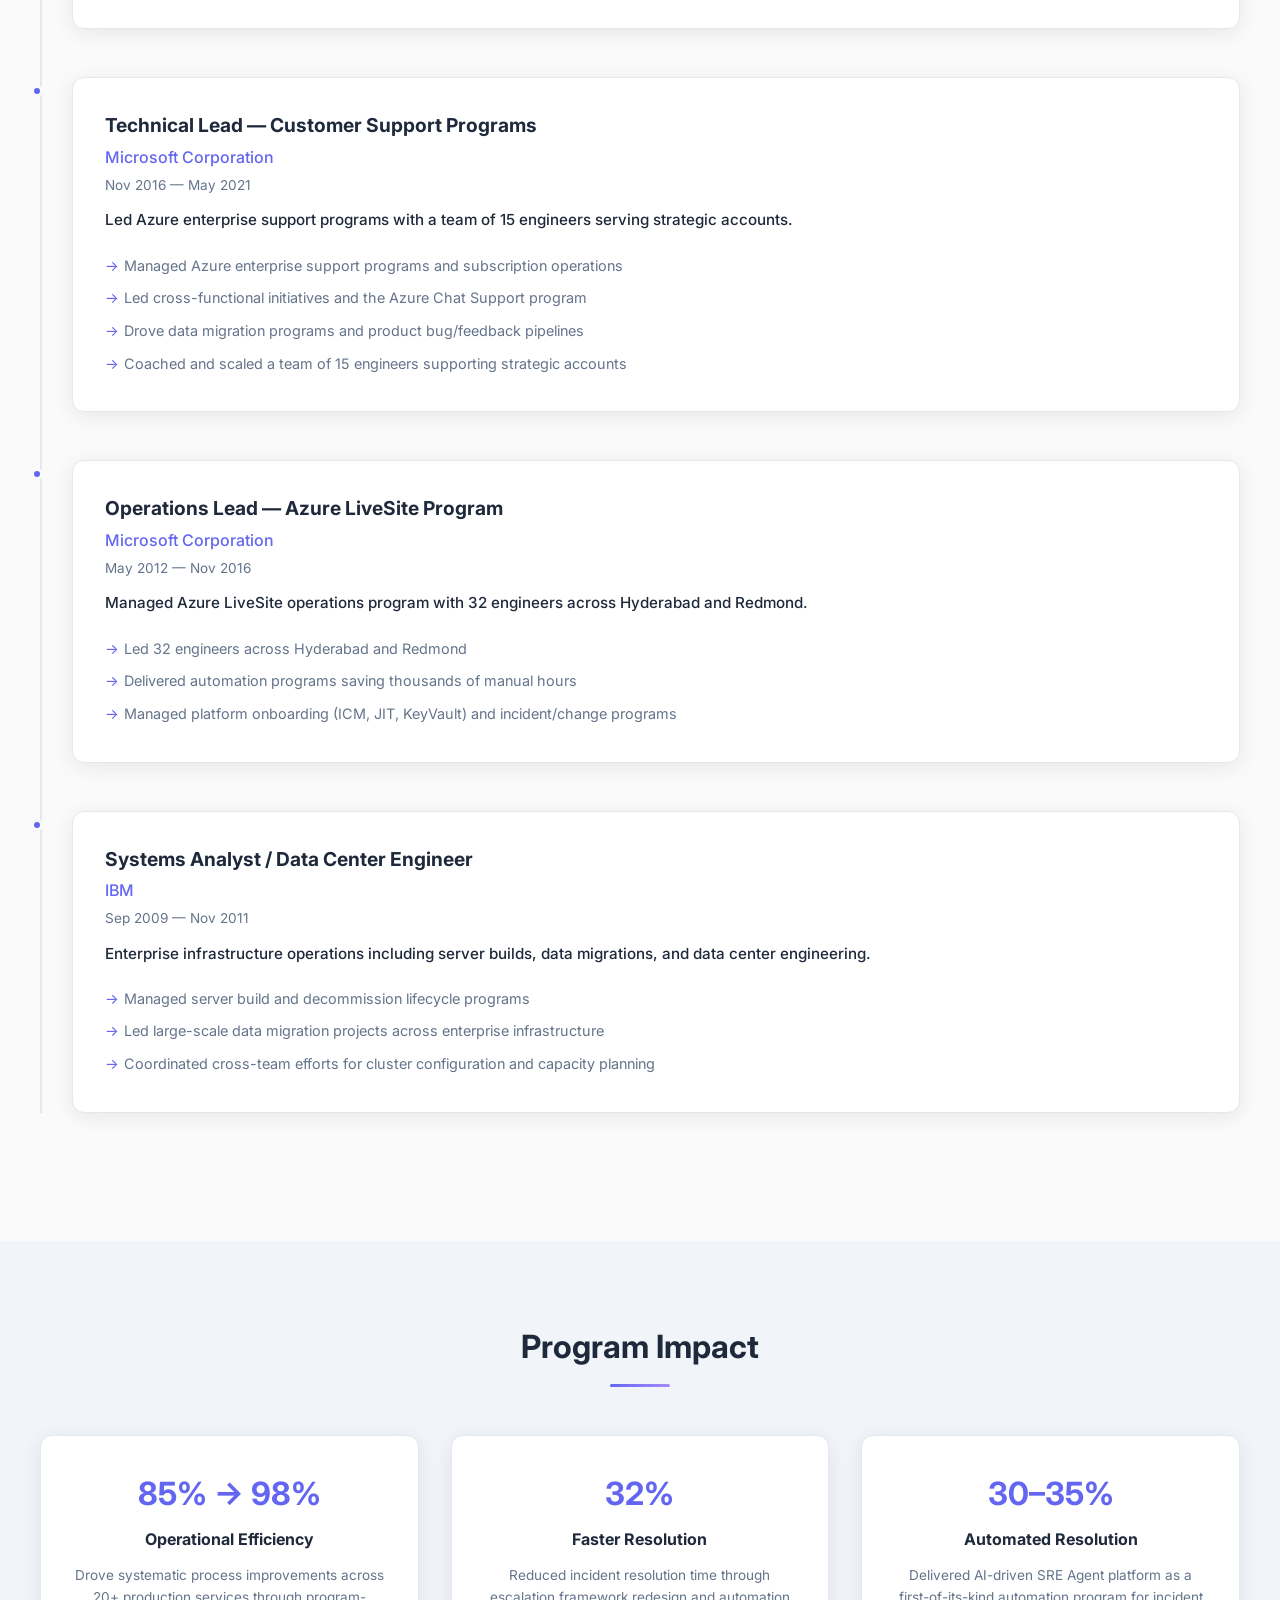
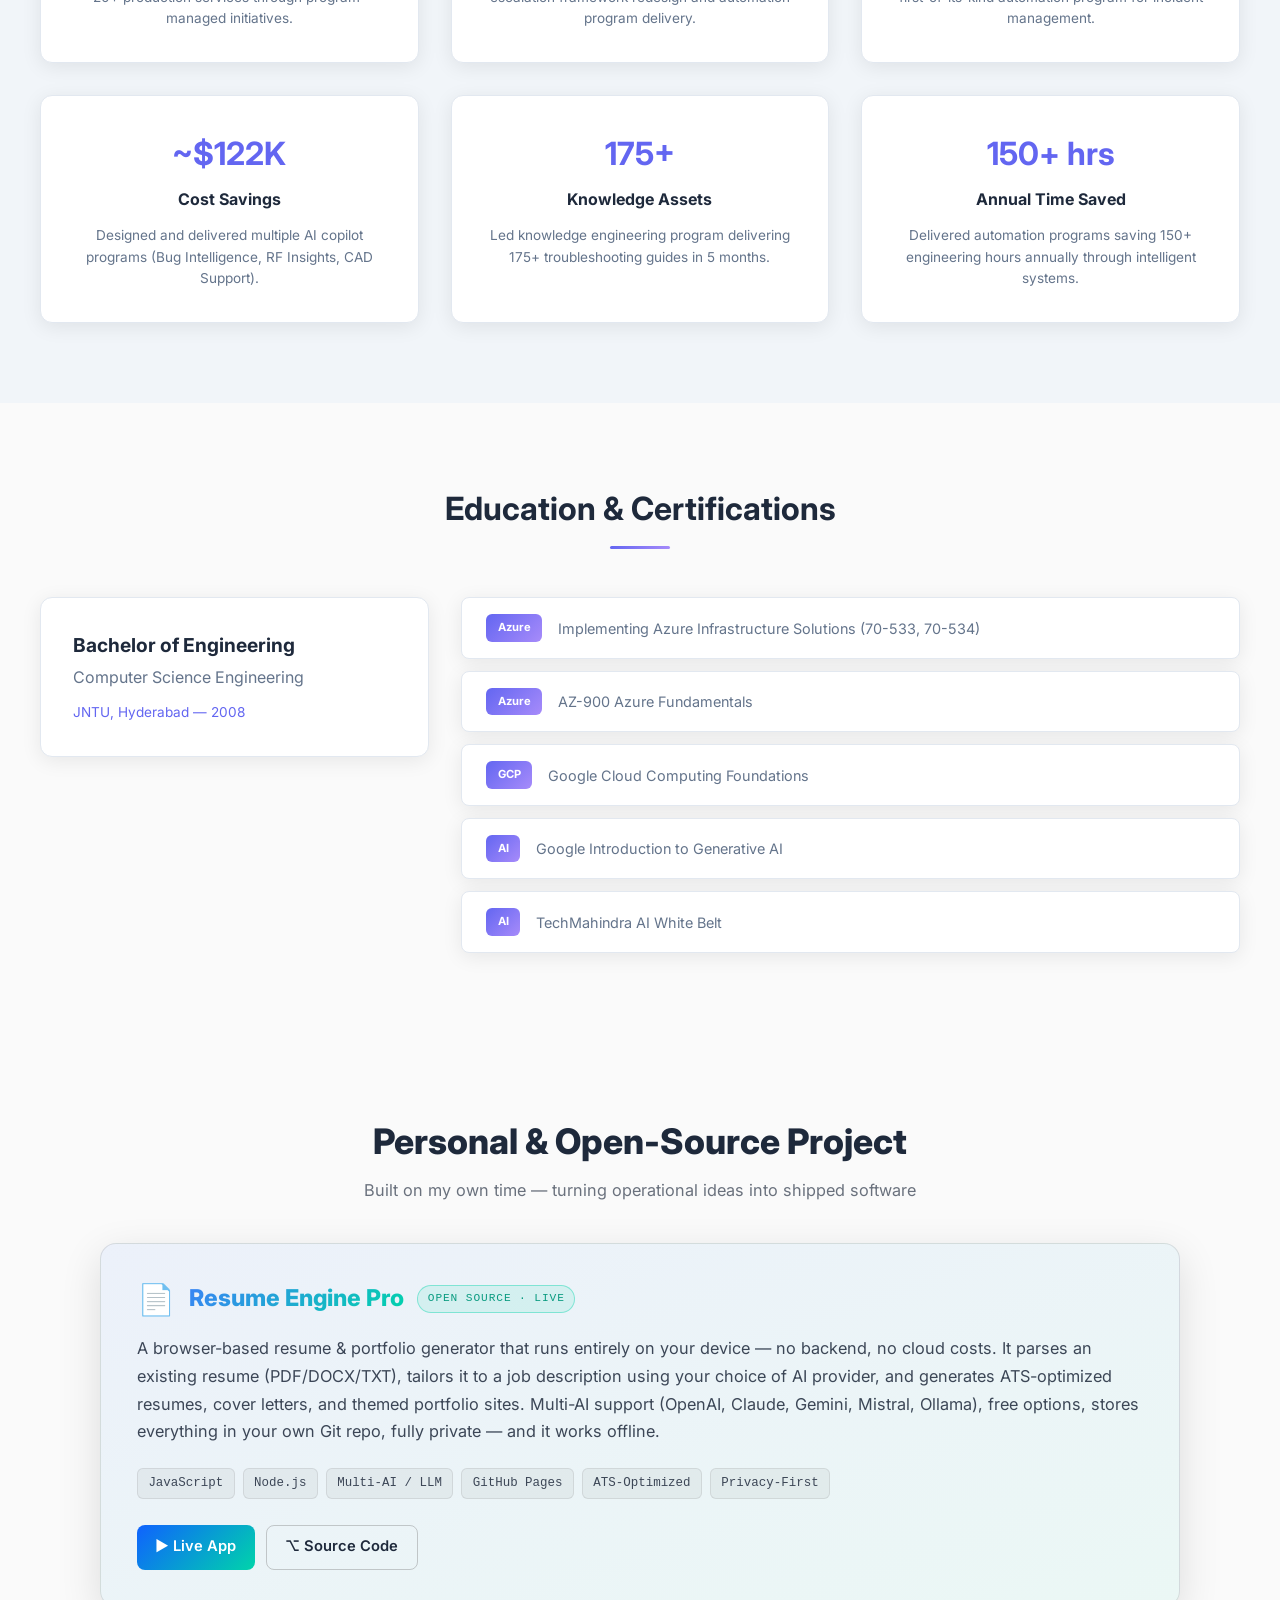
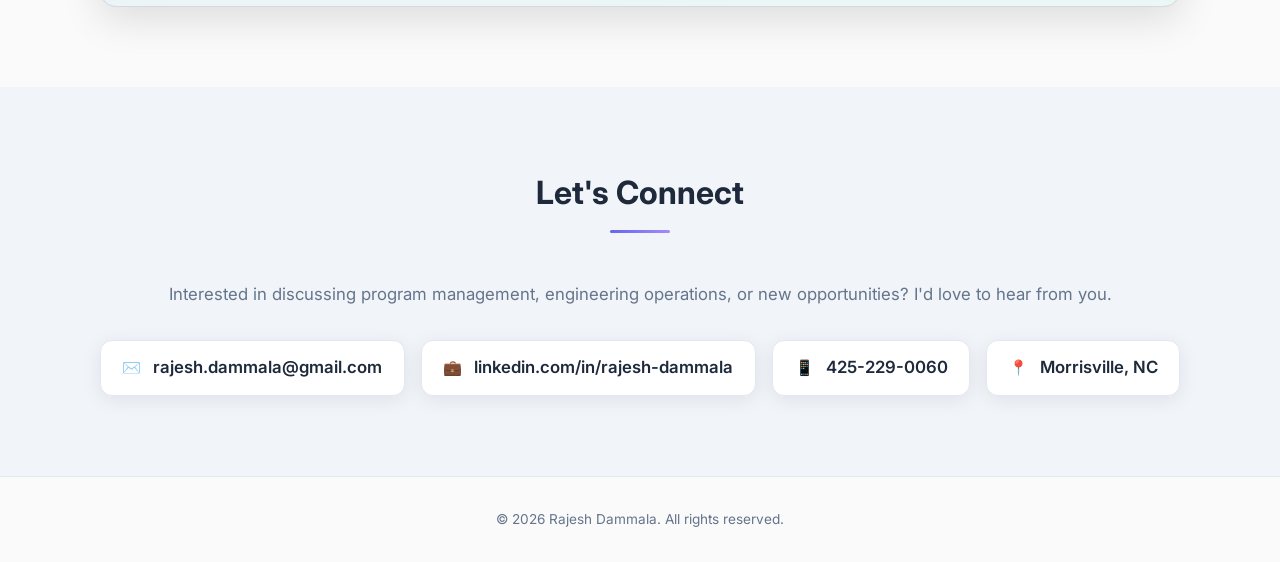
==== commit b0a3ebae: "Add Resume Engine Pro personal project section Co-authored-by: Copilot <223556219+Copilot@users.nore" ====
--- a/index.html
+++ b/index.html
@@ -349,7 +349,29 @@
     </section>
 
     <!-- Contact Section -->
-    <section class="section section-alt" id="contact">
+    
+<!-- Personal & Open-Source Project: Resume Engine Pro (injected) -->
+<section id="rep-personal-project" style="padding:5rem 1.5rem;">
+  <div style="max-width:1080px;margin:0 auto;">
+    <h2 style="text-align:center;font-size:clamp(1.6rem,3vw,2.2rem);font-weight:800;margin:0 0 .5rem;">Personal &amp; Open-Source Project</h2>
+    <p style="text-align:center;opacity:.65;margin:0 0 2.5rem;font-size:1.02rem;">Built on my own time — turning operational ideas into shipped software</p>
+    <div style="border:1px solid rgba(127,127,127,.22);border-radius:16px;padding:2.25rem;background:linear-gradient(160deg,rgba(15,98,254,.06),rgba(0,212,170,.06));box-shadow:0 12px 40px rgba(0,0,0,.12);">
+      <div style="display:flex;align-items:center;gap:.85rem;flex-wrap:wrap;margin-bottom:1.1rem;">
+        <span style="font-size:1.9rem;line-height:1;">📄</span>
+        <h3 style="font-size:1.45rem;font-weight:800;margin:0;background:linear-gradient(135deg,#3b82f6,#00d4aa);-webkit-background-clip:text;background-clip:text;-webkit-text-fill-color:transparent;color:#0f62fe;">Resume Engine Pro</h3>
+        <span style="font-family:monospace;font-size:.7rem;letter-spacing:.08em;text-transform:uppercase;color:#0a9b80;border:1px solid rgba(0,212,170,.4);background:rgba(0,212,170,.1);padding:.26rem .6rem;border-radius:20px;">Open Source &middot; Live</span>
+      </div>
+      <p style="opacity:.85;line-height:1.7;margin:0 0 1.4rem;font-size:1.02rem;">A browser-based resume &amp; portfolio generator that runs entirely on your device — no backend, no cloud costs. It parses an existing resume (PDF/DOCX/TXT), tailors it to a job description using your choice of AI provider, and generates ATS-optimized resumes, cover letters, and themed portfolio sites. Multi-AI support (OpenAI, Claude, Gemini, Mistral, Ollama), free options, stores everything in your own Git repo, fully private — and it works offline.</p>
+      <div style="display:flex;flex-wrap:wrap;gap:.5rem;margin-bottom:1.6rem;"><span style="font-family:monospace;font-size:.78rem;padding:.28rem .65rem;border-radius:6px;background:rgba(127,127,127,.10);border:1px solid rgba(127,127,127,.22);opacity:.85;">JavaScript</span><span style="font-family:monospace;font-size:.78rem;padding:.28rem .65rem;border-radius:6px;background:rgba(127,127,127,.10);border:1px solid rgba(127,127,127,.22);opacity:.85;">Node.js</span><span style="font-family:monospace;font-size:.78rem;padding:.28rem .65rem;border-radius:6px;background:rgba(127,127,127,.10);border:1px solid rgba(127,127,127,.22);opacity:.85;">Multi-AI / LLM</span><span style="font-family:monospace;font-size:.78rem;padding:.28rem .65rem;border-radius:6px;background:rgba(127,127,127,.10);border:1px solid rgba(127,127,127,.22);opacity:.85;">GitHub Pages</span><span style="font-family:monospace;font-size:.78rem;padding:.28rem .65rem;border-radius:6px;background:rgba(127,127,127,.10);border:1px solid rgba(127,127,127,.22);opacity:.85;">ATS-Optimized</span><span style="font-family:monospace;font-size:.78rem;padding:.28rem .65rem;border-radius:6px;background:rgba(127,127,127,.10);border:1px solid rgba(127,127,127,.22);opacity:.85;">Privacy-First</span></div>
+      <div style="display:flex;flex-wrap:wrap;gap:.7rem;">
+        <a href="https://rdammala.github.io/resume-engine-pro/" target="_blank" rel="noopener" style="display:inline-flex;align-items:center;gap:.4rem;padding:.6rem 1.15rem;border-radius:8px;font-weight:600;font-size:.92rem;text-decoration:none;color:#fff;background:linear-gradient(135deg,#0f62fe,#00d4aa);">&#9654; Live App</a>
+        <a href="https://github.com/rdammala/resume-engine-pro" target="_blank" rel="noopener" style="display:inline-flex;align-items:center;gap:.4rem;padding:.6rem 1.15rem;border-radius:8px;font-weight:600;font-size:.92rem;text-decoration:none;color:inherit;border:1px solid rgba(127,127,127,.4);background:transparent;">&#8997; Source Code</a>
+      </div>
+    </div>
+  </div>
+</section>
+
+<section class="section section-alt" id="contact">
         <div class="container">
             <h2 class="section-title">Let's Connect</h2>
             <div class="contact-content">
--- a/style.css
+++ b/style.css
@@ -14,21 +14,18 @@
     --shadow: 0 4px 20px rgba(0, 0, 0, 0.08);
 }
 
-/* Dark theme variables */
-[data-theme="dark"] {
-    --primary: #0f62fe;
-    --primary-dark: #0043ce;
-    --accent: #00d4aa;
-    --bg: #0d1117;
-    --bg-alt: #161b22;
-    --surface: #0f1720;
-    --text: #e6eef8;
-    --text-muted: #8b949e;
-    --border: #262b31;
-    --gradient: linear-gradient(135deg, #0f62fe, #00d4aa);
-    --shadow: 0 8px 32px rgba(0,0,0,0.6);
-}
-
+html[data-theme='dark'] {
+    --primary: #8b5cf6;
+    --primary-dark: #7c3aed;
+    --accent: #a78bfa;
+    --bg: #0a0f1c;
+    --bg-alt: #111827;
+    --surface: #1e293b;
+    --text: #e2e8f0;
+    --text-muted: #94a3b8;
+    --border: #334155;
+    --shadow: 0 4px 20px rgba(0, 0, 0, 0.3);
+}
 
 /* ===== Reset & Base ===== */
 *, *::before, *::after {
@@ -61,6 +58,10 @@
     transition: all 0.3s ease;
 }
 
+html[data-theme='dark'] .navbar {
+    background: rgba(10, 15, 28, 0.95);
+}
+
 .nav-container {
     max-width: 1200px;
     margin: 0 auto;
@@ -187,42 +188,6 @@
     color: var(--primary);
 }
 
-/* Theme toggle, nav actions & contact card */
-.nav-actions {
-    display: flex;
-    align-items: center;
-    gap: 0.75rem;
-}
-
-.theme-toggle {
-    background: none;
-    border: 1px solid var(--border);
-    color: var(--text);
-    padding: 0.6rem 0.8rem;
-    border-radius: 8px;
-    cursor: pointer;
-    font-size: 1.05rem;
-    line-height: 1;
-}
-
-.theme-toggle:hover { border-color: var(--primary); transform: scale(1.05); }
-
-.contact-card {
-    background: var(--surface);
-    border: 1px solid var(--border);
-    padding: 1.25rem 1.5rem;
-    border-radius: 12px;
-    display: inline-block;
-    box-shadow: var(--shadow);
-}
-
-.contact-links { display: flex; flex-direction: row; gap: 1.25rem; align-items: center; justify-content: center; }
-
-@media (max-width: 768px) {
-    .contact-links { flex-direction: column; }
-}
-
-
 /* ===== Program Board ===== */
 .program-board {
     background: var(--surface);
@@ -607,39 +572,55 @@
 /* ===== Contact ===== */
 .contact-content {
     text-align: center;
-    max-width: 600px;
+    max-width: 1100px;
     margin: 0 auto;
 }
 
 .contact-description {
     color: var(--text-muted);
-    font-size: 1.1rem;
-    margin-bottom: 2.5rem;
+    font-size: 1.05rem;
+    margin-bottom: 2rem;
 }
 
 .contact-links {
     display: flex;
-    flex-direction: column;
+    flex-wrap: wrap;
+    justify-content: center;
     gap: 1rem;
-    align-items: center;
+    align-items: stretch;
 }
 
 .contact-item {
     display: flex;
     align-items: center;
     gap: 0.75rem;
-    color: var(--text-muted);
+    color: var(--text);
     text-decoration: none;
-    font-size: 1rem;
-    transition: color 0.3s ease;
+    font-size: 1.05rem;
+    font-weight: 600;
+    line-height: 1.25;
+    padding: 0.95rem 1.35rem;
+    border-radius: 12px;
+    border: 1px solid var(--border);
+    background: var(--surface);
+    box-shadow: var(--shadow);
+    min-height: 56px;
+    transition: transform 0.25s ease, border-color 0.25s ease, background-color 0.25s ease;
 }
 
 .contact-item:hover {
-    color: var(--primary);
+    transform: translateY(-2px);
+    border-color: var(--primary);
+    background: var(--bg-alt);
 }
 
 .contact-icon {
-    font-size: 1.25rem;
+    font-size: 0.95rem;
+    opacity: 0.95;
+}
+
+.contact-item span:last-child {
+    white-space: nowrap;
 }
 
 /* ===== Footer ===== */
@@ -691,6 +672,16 @@
         font-size: 2.5rem;
     }
 
+    .contact-links {
+        flex-direction: column;
+        align-items: center;
+    }
+
+    .contact-item {
+        width: min(100%, 520px);
+        justify-content: center;
+    }
+
     .hero-description {
         margin: 0 auto 2rem;
     }
